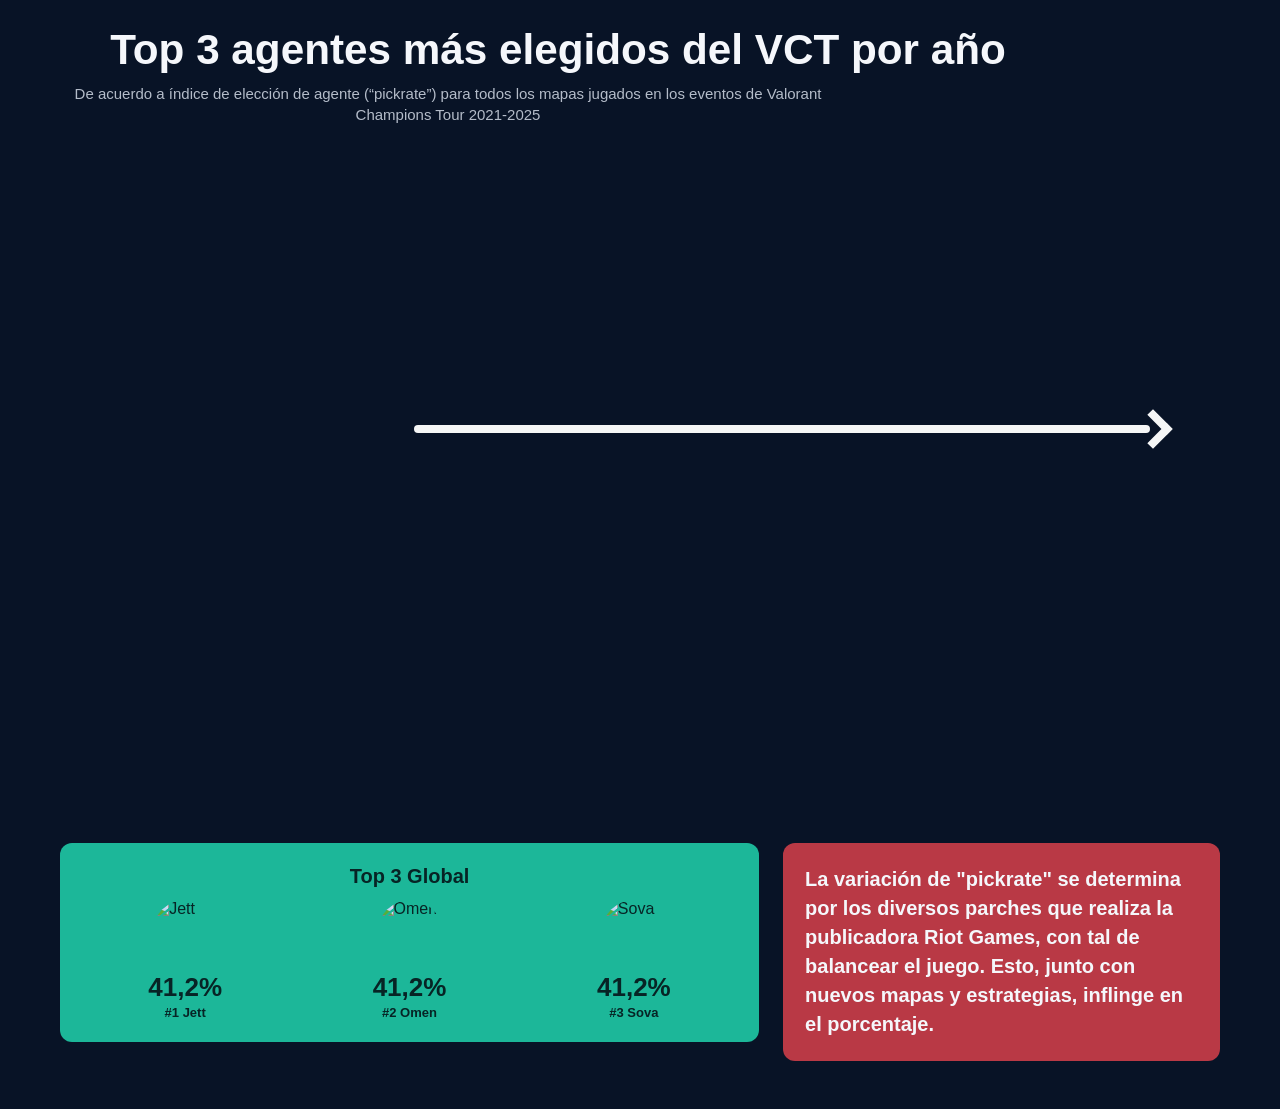
==== index.html @ 7e289a97 "nada sobrelapado vamooo" ====
<!DOCTYPE html>
<html lang="es">
  <head>
    <meta charset="UTF-8" />
    <meta name="viewport" content="width=device-width, initial-scale=1.0" />
    <title>Valorant · Pick rates por año</title>
    <link rel="preconnect" href="https://fonts.gstatic.com" crossorigin>
    <link href="https://fonts.googleapis.com/css2?family=Poppins:wght@400;600;700&display=swap" rel="stylesheet">
    <link rel="stylesheet" href="styles.css" />
  </head>
  <body>
    <main class="app-shell">
      <section class="viz-card">
        <header class="viz-header centered">
          <h1>Top 3 agentes más elegidos del VCT por año</h1>
          <p class="viz-subtitle">
            De acuerdo a índice de elección de agente (“pickrate”) para todos los mapas jugados en los eventos de Valorant Champions Tour 2021-2025
          </p>
        </header>

        <section class="viz-main">
          <section class="overall-panel" aria-labelledby="overall-title">
            <h2 id="overall-title" class="sr-only">Top 3 general</h2>
            <div id="overallBubbles" class="overall-bubbles"></div>
          </section>

          <section class="timeline-panel" aria-labelledby="timeline-title">
            <h2 id="timeline-title" class="sr-only">Línea de tiempo</h2>

            <div id="timelineTopNotes" class="timeline-notes timeline-notes-top" aria-hidden="true"></div>

            <div id="timelineTop" class="timeline-years-top" aria-hidden="true"></div>

            <div id="timelineTopConnectors" class="timeline-connectors timeline-connectors-top" aria-hidden="true"></div>

            <div class="timeline-line" id="timelineLine" aria-hidden="true">
              <span class="line-core"></span>
              <span class="arrow right"></span>
              <div id="yearNodes" class="year-nodes" aria-hidden="true"></div>
            </div>

            <div id="timelineBottomConnectors" class="timeline-connectors timeline-connectors-bottom" aria-hidden="true"></div>

            <div id="timelineBottom" class="timeline-years-bottom" aria-hidden="true"></div>

            <div id="timelineBottomNotes" class="timeline-notes timeline-notes-bottom" aria-hidden="true"></div>
          </section>
        </section>
        <!-- Info row: Top 3 Global + explanatory note -->
        <section class="info-row">
          <div class="top-global">
            <h3>Top 3 Global</h3>
            <div class="top-items">
              <div class="top-item">
                <img src="assets/Jett-icon.png" alt="Jett" />
                <div class="top-meta">
                  <div class="top-percent">41,2%</div>
                  <div class="top-label">#1 Jett</div>
                </div>
              </div>
              <div class="top-item">
                <img src="assets/Omen-icon.png" alt="Omen" />
                <div class="top-meta">
                  <div class="top-percent">41,2%</div>
                  <div class="top-label">#2 Omen</div>
                </div>
              </div>
              <div class="top-item">
                <img src="assets/Sova-icon.png" alt="Sova" />
                <div class="top-meta">
                  <div class="top-percent">41,2%</div>
                  <div class="top-label">#3 Sova</div>
                </div>
              </div>
            </div>
          </div>

          <aside class="explain-note">
            <p>
              La variación de "pickrate" se determina por los diversos parches que realiza la publicadora Riot Games, con tal de balancear el juego. Esto, junto con nuevos mapas y estrategias, inflinge en el porcentaje.
            </p>
          </aside>
        </section>
      </section>
    </main>

    <script src="script.js"></script>
  </body>
</html>
---- styles.css ----
:root {
  --bg: #081326;
  --white: #f5f7fb;
  --muted: #b4bcc9;
  --bubble-gray: #2f3643;
  --bubble-gray-2: #374153;
  --accent-bright: #fe4553;
  --accent-mid: #b93945;
  --accent-dark: #7e232b;
  --accent-teal: #1cb698;
  --shadow-soft: 0 18px 40px rgba(0, 0, 0, 0.28);
  --line-y: 50%;
  --connector-length: 80px;
  --year-gap: 128px;
}

* {
  box-sizing: border-box;
}

html,
body {
  width: 100%;
  min-height: 100%;
  margin: 0;
  overflow-y: auto;
  overflow-x: hidden;
  background: var(--bg);
  font-family: Inter, Roboto, "Open Sans", "Segoe UI", sans-serif;
}

body {
  color: var(--white);
}

.app-shell,
.viz-card {
  width: 100vw;
  min-height: 100vh;
  background: var(--bg);
}

.viz-card {
  display: flex;
  flex-direction: column;
  overflow: visible;
}

.viz-header {
  padding: 28px 68px 0;
  flex: 0 0 auto;
}

.viz-header.centered {
  text-align: center;
}

.viz-header h1 {
  margin: 0;
  max-width: 980px;
  font-size: clamp(30px, 3.3vw, 46px);
  line-height: 1.05;
}

.viz-subtitle {
  margin: 12px 0 0;
  max-width: 760px;
  color: var(--muted);
  font-size: 15px;
  line-height: 1.35;
}

.viz-main {
  flex: 1;
  min-height: 0;
  display: grid;
  grid-template-columns: 250px minmax(760px, 1fr);
  gap: 34px;
  align-items: center;
  justify-content: center;
  padding: 16px 60px 42px;
}

.timeline-panel {
  position: relative;
  width: min(980px, 100%);
  display: grid;
  /* rows: top notes, top groups, top connectors, center line, bottom connectors, bottom groups, bottom notes */
  /* rows: top notes, top groups, top connectors, center line, bottom connectors, bottom groups, bottom notes (fixed) */
  grid-template-rows: auto minmax(160px, 1fr) var(--connector-length) 96px var(--connector-length) minmax(160px, 1fr) 56px;
  gap: 0;
}

.timeline-years-top,
.timeline-years-bottom {
  position: relative;
  min-height: 160px;
}

.timeline-notes {
  position: relative;
  height: auto;
}

.timeline-notes {
  position: relative;
  height: auto;
}

.timeline-notes .year-meta-note {
  position: absolute;
  left: 50%;
  transform: translate(-50%, -50%);
  color: var(--muted);
  font-size: 13px;
  white-space: nowrap;
}

/* Ensure bottom notes sit clearly below the bottom bars and don't overlap */
.timeline-notes-bottom {
  /* fixed-height bottom notes row; center notes vertically to avoid overlap */
  padding: 0;
  z-index: 6;
}

.timeline-notes-bottom .year-meta-note {
  top: 50%;
}

/* Reserve space below bottom groups so notes never overlap bars */
.timeline-years-bottom {
  padding-bottom: 0;
}

/* Slightly reduce size on small screens to avoid overlap */
@media (max-width: 920px) {
  .timeline-notes-bottom {
    padding-top: 8px;
  }
  .timeline-notes .year-meta-note {
    font-size: 12px;
  }
}

.timeline-connectors {
  position: relative;
}

.timeline-connectors .year-connector-vertical {
  position: absolute;
  top: 0;
  width: 2px;
  height: 100%;
  background: rgba(255,255,255,0.12);
  transform: translateX(-50%);
}

.timeline-years-top .year-group {
  position: absolute;
  bottom: 0; /* anchored to the bottom of the top-groups row */
}

.timeline-years-bottom .year-group {
  position: absolute;
  top: 0; /* anchored to the top of the bottom-groups row */
}

.timeline-line {
  position: relative;
  width: 100%;
  height: 100%;
  pointer-events: none; /* no bloquear interacción */
  z-index: 1;
}

.line-core {
  position: absolute;
  /* use percentages so the core scales with viewport and zoom */
  left: 8%;
  right: 8%;
  height: 8px;
  border-radius: 10px;
  background: rgba(255, 255, 255, 0.96);
  top: var(--line-y);
  transform: translateY(-50%);
  z-index: 1;
}

.arrow {
  width: 28px;
  height: 28px;
  border-top: 8px solid rgba(255, 255, 255, 0.96);
  border-right: 8px solid rgba(255, 255, 255, 0.96);
  position: absolute;
  /* position with percentage so arrow follows responsive core */
  right: 6%;
  top: var(--line-y);
  transform: translateY(-50%);
}

.arrow.right {
  transform: translateY(-50%) rotate(45deg);
}

.year-nodes,
.timeline-years {
  position: absolute;
  inset: 0;
  z-index: 2; /* mantener sobre la línea */
}

.year-node {
  position: absolute;
  top: var(--line-y);
  transform: translate(-50%, -50%);
  z-index: 3;
}

.year-label {
  position: absolute;
  left: 50%;
  bottom: 34px;
  transform: translateX(-50%);
  color: var(--white);
  font-size: 20px;
  font-weight: 700;
  letter-spacing: 0.05em;
}

.year-dot {
  display: block;
  width: 18px;
  height: 18px;
  border-radius: 50%;
  background: var(--white);
  box-shadow: 0 0 0 7px rgba(255, 255, 255, 0.06);
}

.year-dot {
  z-index: 4;
}

.year-group {
  position: absolute;
  width: 340px;
  transform: translateX(-50%);
}

.year-connector {
  position: absolute;
  left: 50%;
  width: 2px;
  background: rgba(255, 255, 255, 0.18);
  border-radius: 999px;
  transform: translateX(-50%);
  z-index: 3;
}

.year-connector.above {
  left: 50%;
  /* use the connector-length variable so connectors scale with layout */
  bottom: calc(-1 * var(--connector-length));
  height: var(--connector-length);
  transform: translateX(-50%);
}

.year-connector.below {
  left: 50%;
  top: calc(-1 * var(--connector-length));
  height: var(--connector-length);
  transform: translateX(-50%);
}

.bar-stack {
  position: relative;
  width: 100%;
  display: flex;
  flex-direction: column;
  gap: 12px;
}

.rank-row {
  display: grid;
  grid-template-columns: 38px 1fr;
  gap: 12px;
  align-items: center;
}

.rank-media {
  width: 38px;
  height: 38px;
  position: relative;
  flex: 0 0 38px;
}

.rank-avatar,
.rank-avatar-fallback {
  width: 38px;
  height: 38px;
  border-radius: 50%;
  display: block;
  object-fit: cover;
  border: 2px solid rgba(255, 255, 255, 0.72);
  box-shadow: 0 8px 20px rgba(0, 0, 0, 0.28);
  background: rgba(255, 255, 255, 0.08);
}

.rank-avatar-fallback {
  display: grid;
  place-items: center;
  color: var(--white);
  font-size: 11px;
  font-weight: 800;
}

.rank-bar-wrap {
  display: flex;
  flex-direction: column;
  gap: 5px;
  min-width: 0;
}

.rank-label-row {
  display: flex;
  align-items: center;
  gap: 8px;
  min-width: 0;
}

.rank-order {
  color: rgba(255, 255, 255, 0.6);
  font-size: 11px;
  font-weight: 800;
  letter-spacing: 0.04em;
  min-width: 22px;
}

.rank-agent {
  font-size: 13px;
  font-weight: 700;
  color: rgba(245, 247, 251, 0.95);
  line-height: 1;
  white-space: nowrap;
  overflow: hidden;
  text-overflow: ellipsis;
}

.rank-bar {
  position: relative;
  width: 100%;
  height: 22px;
  border-radius: 10px;
  background: rgba(255, 255, 255, 0.09);
  overflow: hidden;
  box-shadow: inset 0 1px 0 rgba(255, 255, 255, 0.04);
}

.rank-bar-fill {
  height: 100%;
  border-radius: inherit;
  background: var(--bar-color);
  box-shadow: inset 0 1px 0 rgba(255, 255, 255, 0.06);
}

.rank-value {
  position: absolute;
  right: 8px;
  top: 50%;
  transform: translateY(-50%);
  font-size: 13px;
  font-weight: 800;
  color: var(--white);
  letter-spacing: 0.01em;
  text-shadow: 0 1px 2px rgba(0, 0, 0, 0.45);
}

.year-meta {
  position: absolute;
  left: 50%;
  width: 100%;
  text-align: center;
  color: var(--muted);
  font-size: 12px;
  line-height: 1.2;
  transform: translateX(-50%);
}

.year-group.above .year-meta {
  top: calc(50% - 36px);
}

.year-group.below .year-meta {
  top: calc(50% + 206px);
}

/* Se mantienen las burbujas del panel izquierdo */
.bubble {
  --size: 90px;
  --left: 0px;
  --top: 0px;
  --bubble-color: var(--bubble-gray);
  appearance: none;
  border: 0;
  padding: 0;
  position: absolute;
  left: var(--left);
  top: var(--top);
  width: var(--size);
  height: var(--size);
  border-radius: 50%;
  overflow: hidden;
  background:
    radial-gradient(circle at 35% 35%, rgba(255, 255, 255, 0.16), transparent 34%),
    linear-gradient(180deg, color-mix(in srgb, var(--bubble-color) 90%, white 10%), var(--bubble-color));
  box-shadow: inset 0 1px 0 rgba(255, 255, 255, 0.08), var(--shadow-soft);
  cursor: pointer;
  transition:
    transform 160ms ease,
    box-shadow 160ms ease,
    background 160ms ease,
    filter 160ms ease;
}

.bubble::after {
  content: "";
  position: absolute;
  inset: 0;
  border-radius: inherit;
  background: linear-gradient(180deg, rgba(0, 0, 0, 0.04), rgba(0, 0, 0, 0.18));
}

.bubble img,
.bubble-fallback,
.bubble-rate {
  position: absolute;
  inset: 0;
}

.bubble img {
  width: 100%;
  height: 100%;
  object-fit: cover;
  transition: opacity 160ms ease, filter 160ms ease;
}

.bubble.overall img {
  filter: saturate(0.85) contrast(1.05) brightness(0.9);
  opacity: 0.78;
}

.bubble-fallback,
.bubble-rate {
  display: grid;
  place-items: center;
  font-weight: 800;
  color: rgba(255, 255, 255, 0.95);
  z-index: 1;
}

.bubble-rate {
  z-index: 3;
  opacity: 0;
  font-size: clamp(13px, calc(var(--size) / 4.2), 30px);
  letter-spacing: 0.01em;
  transition: opacity 120ms ease;
}

.bubble img + .bubble-fallback {
  display: none;
}

.bubble img.is-missing + .bubble-fallback {
  display: grid;
}

.bubble.is-hovered,
.bubble:focus-visible {
  transform: scale(1.02);
  box-shadow: inset 0 1px 0 rgba(255, 255, 255, 0.08), 0 22px 48px rgba(0, 0, 0, 0.34);
  outline: none;
}

.bubble.overall.is-hovered,
.bubble.overall:focus-visible {
  --bubble-color: var(--accent-mid);
}

.bubble.is-hovered img,
.bubble:focus-visible img {
  opacity: 0.18;
  filter: grayscale(100%) brightness(0.38);
  mix-blend-mode: normal;
}

.bubble.overall.is-hovered img,
.bubble.overall:focus-visible img {
  opacity: 0.16;
  filter: saturate(0.35) brightness(0.34);
}

.bubble.is-hovered .bubble-rate,
.bubble:focus-visible .bubble-rate {
  opacity: 1;
}

.sr-only {
  position: absolute;
  width: 1px;
  height: 1px;
  padding: 0;
  margin: -1px;
  overflow: hidden;
  clip: rect(0, 0, 0, 0);
  border: 0;
}

.empty-state {
  padding: 22px;
  border: 1px dashed rgba(255, 255, 255, 0.15);
  border-radius: 18px;
  color: var(--muted);
}

/* Info row: Bottom section with Top 3 Global and explanatory note */
.info-row {
  display: grid;
  grid-template-columns: 1.6fr 1fr; /* make top-global narrower */
  gap: 24px;
  margin: 28px 60px 48px;
  align-items: start;
}

.top-global {
  background: #1cb799;
  color: #072425;
  padding: 22px;
  border-radius: 12px;
}

.top-global h3 {
  margin: 0 0 12px 0;
  text-align: center;
  font-size: 20px;
}

.top-items {
  display: flex;
  gap: 18px;
  justify-content: space-around;
  align-items: center;
}

.top-item {
  display: flex;
  flex-direction: column;
  align-items: center;
  gap: 8px;
}

.top-item img {
  width: 64px;
  height: 64px;
  border-radius: 50%;
  object-fit: cover;
  border: 0; /* remove the small circular border */
  box-shadow: none;
}

.top-meta {
  text-align: center;
}

.top-percent {
  font-size: 26px;
  font-weight: 800;
}

.top-label {
  font-size: 13px;
  margin-top: 2px;
  font-family: Inter, Roboto, "Open Sans", "Segoe UI", sans-serif;
  font-weight: 700;
}

.explain-note {
  background: #b93945; /* force red */
  color: var(--white);
  padding: 22px;
  border-radius: 12px;
  display: flex;
  align-items: center;
  justify-content: center;
  font-family: Inter, Roboto, "Open Sans", "Segoe UI", sans-serif;
  font-weight: 800;
  font-size: 20px; /* slightly larger for emphasis */
}

.explain-note p {
  margin: 0;
  line-height: 1.45;
}

/* hide decorative left bubbles next to timeline */
.overall-bubbles {
  display: none;
}


@media (max-width: 920px) {
  .info-row {
    grid-template-columns: 1fr;
    margin: 16px;
  }

  .top-items {
    gap: 12px;
  }

  .top-item img {
    width: 56px;
    height: 56px;
  }

  .top-percent {
    font-size: 20px;
  }
}

@media (max-width: 1220px) {
  .viz-main {
    grid-template-columns: 220px minmax(620px, 1fr);
    gap: 24px;
    padding-left: 28px;
    padding-right: 28px;
  }

  .viz-header {
    padding-left: 32px;
    padding-right: 32px;
  }

  .timeline-panel {
    width: 100%;
  }

  .year-group {
    width: 300px;
  }
}

@media (max-width: 920px) {
  /* general page adjustments */
  html,
  body {
    overflow: auto;
  }

  .viz-card {
    min-height: 100vh;
    height: auto;
  }

  .viz-main {
    grid-template-columns: 1fr;
    justify-items: center;
    align-items: start;
    gap: 24px;
    padding-top: 8px;
    padding-bottom: 32px;
    padding-left: 16px;
    padding-right: 16px;
  }


  /* make timeline flow vertically and remove absolute layout elements */
  .timeline-panel {
    width: 100%;
    display: block;
    grid-template-rows: none;
    height: auto;
  }

  /* top/bottom groups become normal flow elements */
  .timeline-years-top,
  .timeline-years-bottom,
  .timeline-notes-top,
  .timeline-notes-bottom,
  .timeline-connectors {
    position: static;
    min-height: 0;
    padding: 8px 0;
  }

  /* hide connectors and central timeline visuals that rely on absolute positioning */
  .timeline-connectors,
  .timeline-line .line-core,
  .timeline-line .arrow,
  .year-nodes,
  .year-node {
    display: none;
  }

  /* make year groups stack vertically */
  .year-group {
    position: static;
    width: 100%;
    transform: none;
    left: auto !important;
    margin: 10px 0 18px 0;
    padding: 0 8px;
  }

  .year-group .bar-stack {
    transform: none;
  }

  /* notes become inline and centered */
  .timeline-notes .year-meta-note {
    position: static;
    transform: none;
    display: inline-block;
    margin: 6px 0;
    color: var(--muted);
    font-size: 13px;
  }

  .timeline-notes-top,
  .timeline-notes-bottom {
    text-align: center;
  }

  /* reduce sizes for mobile */
  .rank-row {
    grid-template-columns: 32px 1fr;
    gap: 8px;
  }

  .rank-media,
  .rank-avatar,
  .rank-avatar-fallback {
    width: 28px;
    height: 28px;
  }

  .rank-bar {
    height: 18px;
  }

  .rank-value {
    font-size: 11px;
    right: 6px;
  }
}
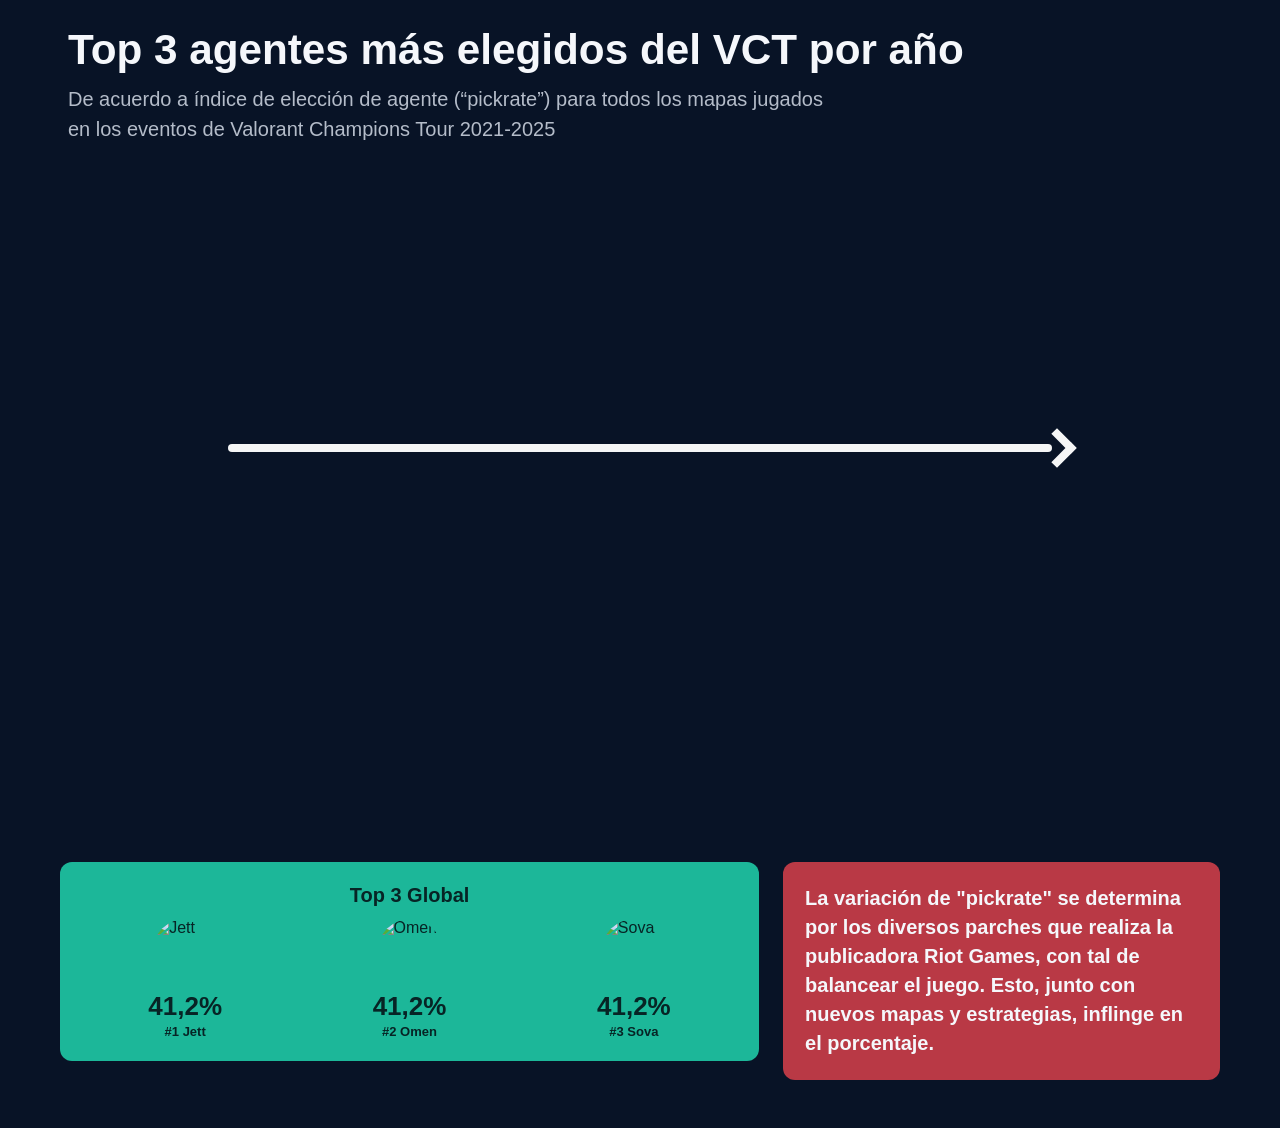
==== commit 18df8972: "epic" ====
--- a/index.html
+++ b/index.html
@@ -11,7 +11,7 @@
   <body>
     <main class="app-shell">
       <section class="viz-card">
-        <header class="viz-header centered">
+        <header class="viz-header">
           <h1>Top 3 agentes más elegidos del VCT por año</h1>
           <p class="viz-subtitle">
             De acuerdo a índice de elección de agente (“pickrate”) para todos los mapas jugados en los eventos de Valorant Champions Tour 2021-2025
--- a/styles.css
+++ b/styles.css
@@ -49,10 +49,7 @@
 .viz-header {
   padding: 28px 68px 0;
   flex: 0 0 auto;
-}
-
-.viz-header.centered {
-  text-align: center;
+  text-align: left;
 }
 
 .viz-header h1 {
@@ -66,24 +63,27 @@
   margin: 12px 0 0;
   max-width: 760px;
   color: var(--muted);
-  font-size: 15px;
-  line-height: 1.35;
+  font-size: 20px;
+  line-height: 1.5;
 }
 
 .viz-main {
   flex: 1;
   min-height: 0;
   display: grid;
-  grid-template-columns: 250px minmax(760px, 1fr);
-  gap: 34px;
+  grid-template-columns: minmax(0, 1fr);
+  gap: 0;
   align-items: center;
-  justify-content: center;
+  justify-items: center;
   padding: 16px 60px 42px;
 }
 
+
+
 .timeline-panel {
   position: relative;
   width: min(980px, 100%);
+  margin-inline: auto;
   display: grid;
   /* rows: top notes, top groups, top connectors, center line, bottom connectors, bottom groups, bottom notes */
   /* rows: top notes, top groups, top connectors, center line, bottom connectors, bottom groups, bottom notes (fixed) */
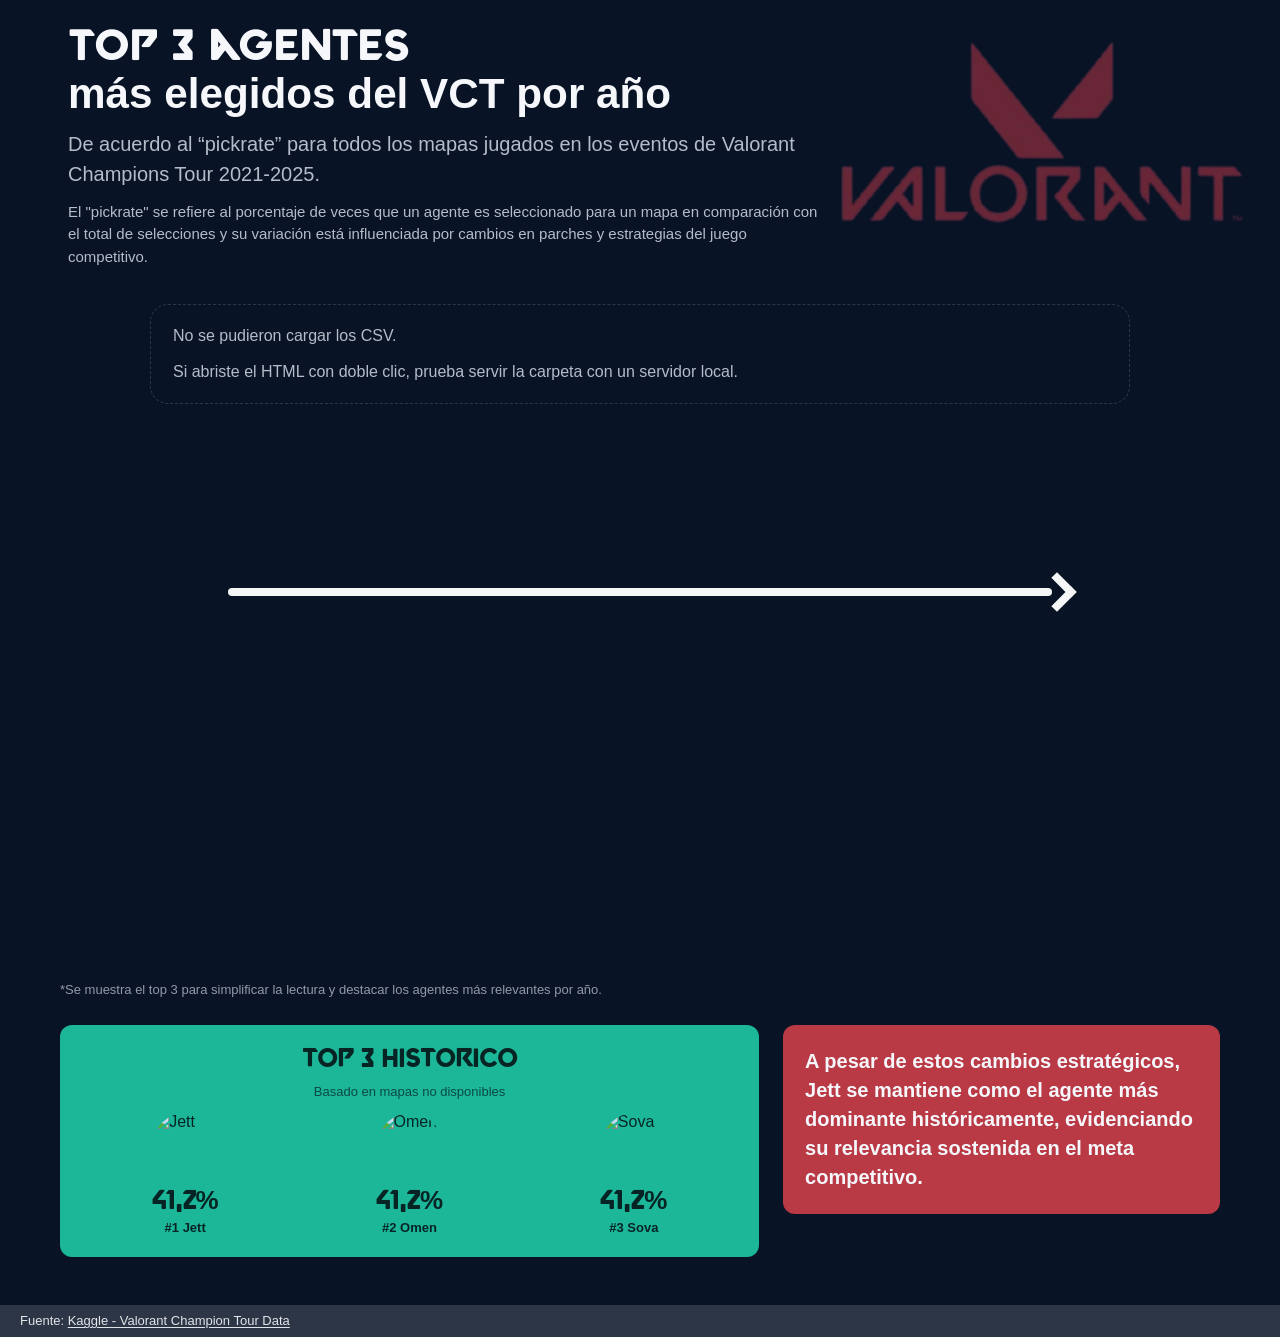
==== commit 24fb15a6: "listo" ====
--- a/index.html
+++ b/index.html
@@ -12,9 +12,15 @@
     <main class="app-shell">
       <section class="viz-card">
         <header class="viz-header">
-          <h1>Top 3 agentes más elegidos del VCT por año</h1>
+          <h1>
+            <span class="title-valorant">Top 3 agentes</span>
+            <span class="title-rest">más elegidos del VCT por año</span>
+          </h1>
           <p class="viz-subtitle">
-            De acuerdo a índice de elección de agente (“pickrate”) para todos los mapas jugados en los eventos de Valorant Champions Tour 2021-2025
+            De acuerdo al “pickrate” para todos los mapas jugados en los eventos de Valorant Champions Tour 2021-2025.
+          </p>
+          <p class="viz-text">
+            El "pickrate" se refiere al porcentaje de veces que un agente es seleccionado para un mapa en comparación con el total de selecciones y su variación está influenciada por cambios en parches y estrategias del juego competitivo.
           </p>
         </header>
 
@@ -46,10 +52,16 @@
             <div id="timelineBottomNotes" class="timeline-notes timeline-notes-bottom" aria-hidden="true"></div>
           </section>
         </section>
+
+        <p class="timeline-disclaimer">
+          *Se muestra el top 3 para simplificar la lectura y destacar los agentes más relevantes por año.
+        </p>
+
         <!-- Info row: Top 3 Global + explanatory note -->
         <section class="info-row">
           <div class="top-global">
-            <h3>Top 3 Global</h3>
+            <h3>Top 3 Historico</h3>
+            <p id="overallMapsNote" class="top-global-note">Basado en mapas no disponibles</p>
             <div class="top-items">
               <div class="top-item">
                 <img src="assets/Jett-icon.png" alt="Jett" />
@@ -77,10 +89,14 @@
 
           <aside class="explain-note">
             <p>
-              La variación de "pickrate" se determina por los diversos parches que realiza la publicadora Riot Games, con tal de balancear el juego. Esto, junto con nuevos mapas y estrategias, inflinge en el porcentaje.
+              A pesar de estos cambios estratégicos, Jett se mantiene como el agente más dominante históricamente, evidenciando su relevancia sostenida en el meta competitivo.
             </p>
           </aside>
         </section>
+
+        <div class="source-strip"> Fuente:
+          <a href="https://www.kaggle.com/datasets/ryanluong1/valorant-champion-tour-2021-2023-data" target="_blank" rel="noopener noreferrer">Kaggle - Valorant Champion Tour Data </a>
+          </div>
       </section>
     </main>
 
--- a/styles.css
+++ b/styles.css
@@ -33,6 +33,13 @@
   color: var(--white);
 }
 
+@font-face {
+  font-family: 'Valorant';
+  src: url('./fonts/valorant.ttf') format('truetype');
+  font-weight: normal;
+  font-style: normal;
+}
+
 .app-shell,
 .viz-card {
   width: 100vw;
@@ -41,9 +48,33 @@
 }
 
 .viz-card {
+  position: relative;
+  isolation: isolate;
   display: flex;
   flex-direction: column;
   overflow: visible;
+}
+
+.viz-card::before {
+  content: "";
+  position: absolute;
+  top: 0;
+  right: 0;
+  width: min(30vw, 400px);
+  height: min(40vh, 300px);
+  background-image: url("assets/valorant-background.png");
+  background-repeat: no-repeat;
+  background-position: top right;
+  background-size: contain;
+  opacity: 0.4;
+  pointer-events: none;
+  z-index: 0;
+  padding: 50px;
+}
+
+.viz-card > * {
+  position: relative;
+  z-index: 1;
 }
 
 .viz-header {
@@ -57,6 +88,21 @@
   max-width: 980px;
   font-size: clamp(30px, 3.3vw, 46px);
   line-height: 1.05;
+}
+
+.viz-header h1 .title-valorant,
+.viz-header h1 .title-rest {
+  display: block;
+}
+
+.viz-header h1 .title-valorant {
+  font-family: 'Valorant', Inter, Roboto, 'Open Sans', 'Segoe UI', sans-serif;
+  letter-spacing: 0.02em;
+  margin-right: 0.3em;
+}
+
+.viz-header h1 .title-rest {
+  margin-top: 0;
 }
 
 .viz-subtitle {
@@ -65,6 +111,15 @@
   color: var(--muted);
   font-size: 20px;
   line-height: 1.5;
+}
+
+.viz-text {
+  margin: 12px 0 0;
+  max-width: 760px;
+  color: var(--muted);
+  font-size: 15px;
+  line-height: 1.5;
+  margin-bottom: 20px;
 }
 
 .viz-main {
@@ -111,7 +166,7 @@
   position: absolute;
   left: 50%;
   transform: translate(-50%, -50%);
-  color: var(--muted);
+  color: var(--white);
   font-size: 13px;
   white-space: nowrap;
 }
@@ -222,6 +277,7 @@
   bottom: 34px;
   transform: translateX(-50%);
   color: var(--white);
+  font-family: 'Valorant', Inter, Roboto, 'Open Sans', 'Segoe UI', sans-serif;
   font-size: 20px;
   font-weight: 700;
   letter-spacing: 0.05em;
@@ -521,6 +577,13 @@
   color: var(--muted);
 }
 
+.timeline-disclaimer {
+  margin: 4px 60px 0;
+  text-align: left;
+  color: rgba(180, 188, 201, 0.8);
+  font-size: 13px;
+}
+
 /* Info row: Bottom section with Top 3 Global and explanatory note */
 .info-row {
   display: grid;
@@ -540,7 +603,15 @@
 .top-global h3 {
   margin: 0 0 12px 0;
   text-align: center;
-  font-size: 20px;
+  font-family: 'Valorant', Inter, Roboto, 'Open Sans', 'Segoe UI', sans-serif;
+  font-size: 25px;
+}
+
+.top-global-note {
+  margin: -4px 0 14px;
+  text-align: center;
+  font-size: 13px;
+  color: rgba(7, 36, 37, 0.75);
 }
 
 .top-items {
@@ -573,6 +644,7 @@
 .top-percent {
   font-size: 26px;
   font-weight: 800;
+  font-family: 'Valorant', Inter, Roboto, 'Open Sans', 'Segoe UI', sans-serif;
 }
 
 .top-label {
@@ -600,6 +672,15 @@
   line-height: 1.45;
 }
 
+.source-strip {
+  width: 100%;
+  background: rgba(255, 255, 255, 0.15);
+  color: rgba(245, 247, 251, 0.9);
+  font-size: 13px;
+  line-height: 1.2;
+  padding: 8px 20px;
+}
+
 /* hide decorative left bubbles next to timeline */
 .overall-bubbles {
   display: none;
@@ -607,6 +688,16 @@
 
 
 @media (max-width: 920px) {
+  .timeline-disclaimer {
+    margin: 0 16px 8px;
+    font-size: 11px;
+  }
+
+  .source-strip {
+    font-size: 12px;
+    padding: 7px 14px;
+  }
+
   .info-row {
     grid-template-columns: 1fr;
     margin: 16px;
@@ -720,8 +811,8 @@
     transform: none;
     display: inline-block;
     margin: 6px 0;
-    color: var(--muted);
-    font-size: 13px;
+    color: var(--white);
+    font-size: 20px;
   }
 
   .timeline-notes-top,
@@ -750,4 +841,14 @@
     font-size: 11px;
     right: 6px;
   }
+}
+
+.source-strip a {
+color: inherit;
+text-decoration: underline;
+text-underline-offset: 2px;
+}
+
+.source-strip a:hover {
+opacity: 0.85;
 }
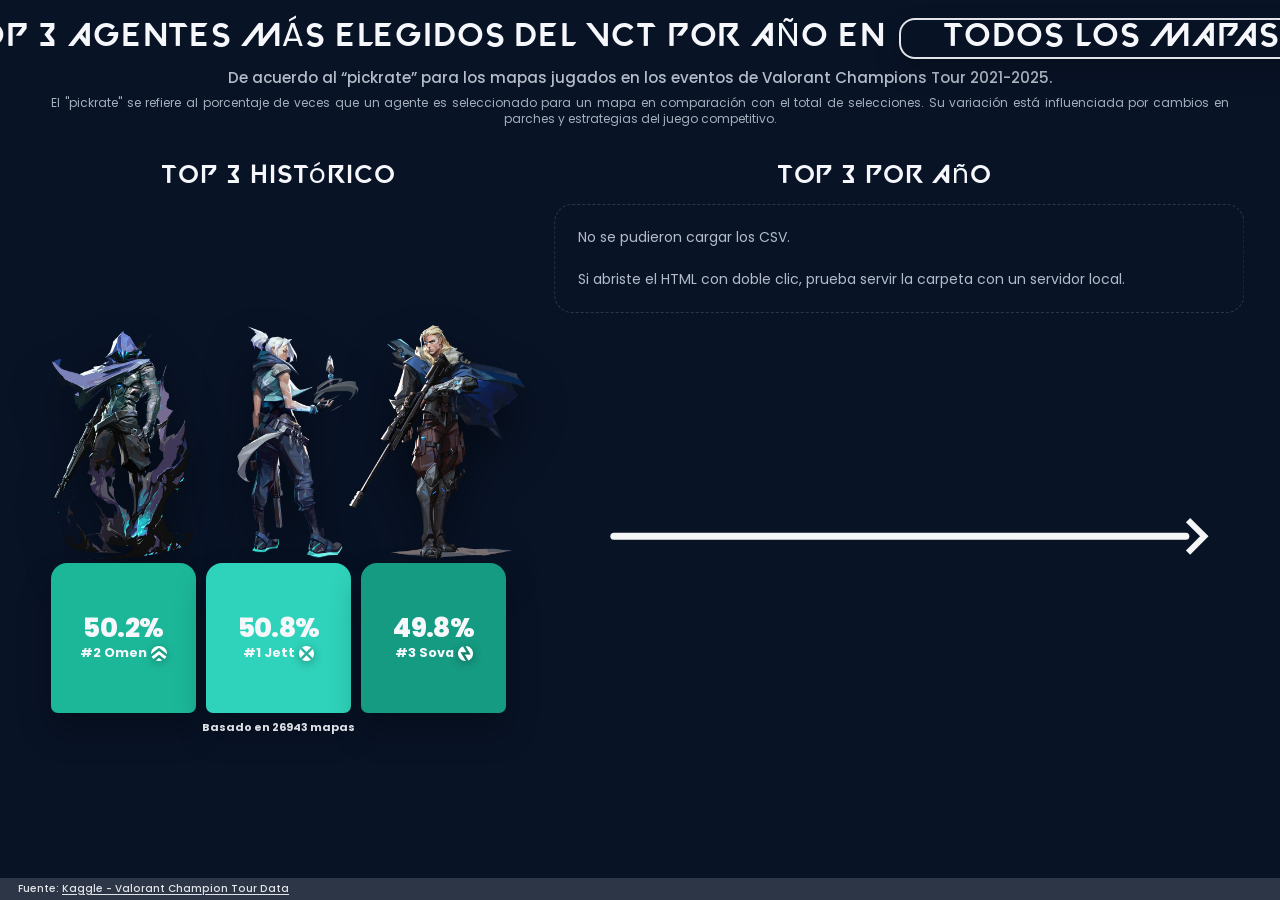
==== commit 9cfa706c: "Casi listo" ====
--- a/index.html
+++ b/index.html
@@ -1,43 +1,103 @@
 <!DOCTYPE html>
 <html lang="es">
-  <head>
-    <meta charset="UTF-8" />
-    <meta name="viewport" content="width=device-width, initial-scale=1.0" />
-    <title>Valorant · Pick rates por año</title>
-    <link rel="preconnect" href="https://fonts.gstatic.com" crossorigin>
-    <link href="https://fonts.googleapis.com/css2?family=Poppins:wght@400;600;700&display=swap" rel="stylesheet">
-    <link rel="stylesheet" href="styles.css" />
-  </head>
-  <body>
-    <main class="app-shell">
-      <section class="viz-card">
-        <header class="viz-header">
-          <h1>
-            <span class="title-valorant">Top 3 agentes</span>
-            <span class="title-rest">más elegidos del VCT por año</span>
-          </h1>
-          <p class="viz-subtitle">
-            De acuerdo al “pickrate” para todos los mapas jugados en los eventos de Valorant Champions Tour 2021-2025.
-          </p>
-          <p class="viz-text">
-            El "pickrate" se refiere al porcentaje de veces que un agente es seleccionado para un mapa en comparación con el total de selecciones y su variación está influenciada por cambios en parches y estrategias del juego competitivo.
-          </p>
-        </header>
 
-        <section class="viz-main">
-          <section class="overall-panel" aria-labelledby="overall-title">
-            <h2 id="overall-title" class="sr-only">Top 3 general</h2>
-            <div id="overallBubbles" class="overall-bubbles"></div>
+<head>
+  <meta charset="UTF-8" />
+  <meta name="viewport" content="width=device-width, initial-scale=1.0" />
+  <title>Valorant · Pick rates por año</title>
+
+  <link rel="preconnect" href="https://fonts.gstatic.com" crossorigin />
+  <link href="https://fonts.googleapis.com/css2?family=Poppins:wght@400;500;600;700;800&display=swap"
+    rel="stylesheet" />
+
+  <link rel="stylesheet" href="styles.css" />
+</head>
+
+<body>
+  <main class="app-shell">
+    <section class="viz-card">
+      <header class="viz-header">
+        <div class="header-copy">
+          <div class="title-row">
+            <h1 class="main-title">TOP 3 AGENTES MÁS ELEGIDOS DEL VCT POR AÑO EN</h1>
+
+            <div class="map-dropdown" id="mapDropdown">
+              <button id="mapSelectButton" class="map-select-trigger" type="button" aria-haspopup="listbox"
+                aria-expanded="false">
+                <span id="mapSelectLabel">TODOS LOS MAPAS</span>
+                <span class="map-select-arrow" aria-hidden="true"></span>
+              </button>
+
+              <div id="mapSelectMenu" class="map-select-menu" role="listbox" aria-label="Seleccionar mapa"></div>
+            </div>
+          </div>
+
+          <div class="subtitle-group">
+            <p class="viz-subtitle">
+              De acuerdo al “pickrate” para los mapas jugados en los eventos de Valorant Champions Tour 2021-2025.
+            </p>
+
+            <p class="viz-text">
+              El "pickrate" se refiere al porcentaje de veces que un agente es seleccionado para un mapa en comparación
+              con el total de selecciones. Su variación está influenciada por cambios en parches y estrategias del juego
+              competitivo.
+            </p>
+          </div>
+        </div>
+      </header>
+
+      <section class="viz-main">
+        <aside class="summary-panel" aria-label="Top 3 histórico">
+          <div class="podium-heading">
+            <h2>Top 3 Histórico</h2>
+          </div>
+
+          <section class="top-global podium-card">
+            <div class="top-items podium-items">
+              <div class="top-item">
+                <img src="assets/full/Jett_Artwork_Full.webp" alt="Jett" />
+                <div class="top-meta">
+                  <div class="top-percent">50.8%</div>
+                  <div class="top-label">#1 Jett <img src="assets/DuelistClassSymbol.webp" alt="Role" class="role-icon"></div>
+                </div>
+              </div>
+
+              <div class="top-item">
+                <img src="assets/full/Omen_Artwork_Full.webp" alt="Omen" />
+                <div class="top-meta">
+                  <div class="top-percent">50.2%</div>
+                  <div class="top-label">#2 Omen <img src="assets/ControllerClassSymbol.webp" alt="Role" class="role-icon"></div>
+                </div>
+              </div>
+
+              <div class="top-item">
+                <img src="assets/full/Sova_Artwork_Full.webp" alt="Sova" />
+                <div class="top-meta">
+                  <div class="top-percent">49.8%</div>
+                  <div class="top-label">#3 Sova <img src="assets/InitiatorClassSymbol.webp" alt="Role" class="role-icon"></div>
+                </div>
+              </div>
+            </div>
+
+            <p id="overallMapsNote" class="maps-note podium-maps-note">
+              Basado en 26943 mapas
+            </p>
           </section>
+
+        </aside>
+
+        <section class="timeline-wrapper" aria-label="Top 3 por año">
+          <div class="timeline-heading">
+            <h2>Top 3 Por Año</h2>
+          </div>
 
           <section class="timeline-panel" aria-labelledby="timeline-title">
             <h2 id="timeline-title" class="sr-only">Línea de tiempo</h2>
 
-            <div id="timelineTopNotes" class="timeline-notes timeline-notes-top" aria-hidden="true"></div>
-
             <div id="timelineTop" class="timeline-years-top" aria-hidden="true"></div>
 
-            <div id="timelineTopConnectors" class="timeline-connectors timeline-connectors-top" aria-hidden="true"></div>
+            <div id="timelineTopConnectors" class="timeline-connectors timeline-connectors-top" aria-hidden="true">
+            </div>
 
             <div class="timeline-line" id="timelineLine" aria-hidden="true">
               <span class="line-core"></span>
@@ -45,61 +105,25 @@
               <div id="yearNodes" class="year-nodes" aria-hidden="true"></div>
             </div>
 
-            <div id="timelineBottomConnectors" class="timeline-connectors timeline-connectors-bottom" aria-hidden="true"></div>
+            <div id="timelineBottomConnectors" class="timeline-connectors timeline-connectors-bottom"
+              aria-hidden="true"></div>
 
             <div id="timelineBottom" class="timeline-years-bottom" aria-hidden="true"></div>
-
-            <div id="timelineBottomNotes" class="timeline-notes timeline-notes-bottom" aria-hidden="true"></div>
           </section>
         </section>
+      </section>
 
-        <p class="timeline-disclaimer">
-          *Se muestra el top 3 para simplificar la lectura y destacar los agentes más relevantes por año.
-        </p>
+      <footer class="source-strip">
+        Fuente:
+        <a href="https://www.kaggle.com/datasets/ryanluong1/valorant-champion-tour-2021-2023-data" target="_blank"
+          rel="noopener noreferrer">
+          Kaggle - Valorant Champion Tour Data
+        </a>
+      </footer>
+    </section>
+  </main>
 
-        <!-- Info row: Top 3 Global + explanatory note -->
-        <section class="info-row">
-          <div class="top-global">
-            <h3>Top 3 Historico</h3>
-            <p id="overallMapsNote" class="top-global-note">Basado en mapas no disponibles</p>
-            <div class="top-items">
-              <div class="top-item">
-                <img src="assets/Jett-icon.png" alt="Jett" />
-                <div class="top-meta">
-                  <div class="top-percent">41,2%</div>
-                  <div class="top-label">#1 Jett</div>
-                </div>
-              </div>
-              <div class="top-item">
-                <img src="assets/Omen-icon.png" alt="Omen" />
-                <div class="top-meta">
-                  <div class="top-percent">41,2%</div>
-                  <div class="top-label">#2 Omen</div>
-                </div>
-              </div>
-              <div class="top-item">
-                <img src="assets/Sova-icon.png" alt="Sova" />
-                <div class="top-meta">
-                  <div class="top-percent">41,2%</div>
-                  <div class="top-label">#3 Sova</div>
-                </div>
-              </div>
-            </div>
-          </div>
+  <script src="script.js"></script>
+</body>
 
-          <aside class="explain-note">
-            <p>
-              A pesar de estos cambios estratégicos, Jett se mantiene como el agente más dominante históricamente, evidenciando su relevancia sostenida en el meta competitivo.
-            </p>
-          </aside>
-        </section>
-
-        <div class="source-strip"> Fuente:
-          <a href="https://www.kaggle.com/datasets/ryanluong1/valorant-champion-tour-2021-2023-data" target="_blank" rel="noopener noreferrer">Kaggle - Valorant Champion Tour Data </a>
-          </div>
-      </section>
-    </main>
-
-    <script src="script.js"></script>
-  </body>
 </html>
--- a/styles.css
+++ b/styles.css
@@ -2,16 +2,19 @@
   --bg: #081326;
   --white: #f5f7fb;
   --muted: #b4bcc9;
-  --bubble-gray: #2f3643;
-  --bubble-gray-2: #374153;
-  --accent-bright: #fe4553;
-  --accent-mid: #b93945;
-  --accent-dark: #7e232b;
-  --accent-teal: #1cb698;
-  --shadow-soft: 0 18px 40px rgba(0, 0, 0, 0.28);
+  --accent: #1cb799;
+  --accent-light: #2fd2ba;
+  --accent-dark: #159b82;
   --line-y: 50%;
-  --connector-length: 80px;
-  --year-gap: 128px;
+  --connector-length: clamp(54px, 6.8vh, 74px);
+  --timeline-gap-from-line: clamp(9px, 1vh, 13px);
+  --timeline-note-gap: clamp(9px, 1vh, 13px);
+  --maps-note-size: clamp(11px, 0.82vw, 13px);
+  --podium-image-gap: 2px;
+  --podium-panel-height: clamp(350px, 46vh, 445px);
+  --map-bg-image: none;
+  --title-font-size: clamp(20px, 2.55vw, 38px);
+  --dropdown-row-height: 42px;
 }
 
 * {
@@ -21,12 +24,14 @@
 html,
 body {
   width: 100%;
-  min-height: 100%;
+  height: 100vh;
+  height: 100svh;
+  min-height: 100vh;
+  min-height: 100svh;
   margin: 0;
-  overflow-y: auto;
-  overflow-x: hidden;
+  overflow: hidden;
   background: var(--bg);
-  font-family: Inter, Roboto, "Open Sans", "Segoe UI", sans-serif;
+  font-family: "Poppins", Inter, Roboto, "Open Sans", "Segoe UI", sans-serif;
 }
 
 body {
@@ -34,8 +39,8 @@
 }
 
 @font-face {
-  font-family: 'Valorant';
-  src: url('./fonts/valorant.ttf') format('truetype');
+  font-family: "Valorant";
+  src: url("./fonts/valorant.ttf") format("truetype");
   font-weight: normal;
   font-style: normal;
 }
@@ -43,8 +48,12 @@
 .app-shell,
 .viz-card {
   width: 100vw;
+  height: 100vh;
+  height: 100svh;
   min-height: 100vh;
+  min-height: 100svh;
   background: var(--bg);
+  overflow: hidden;
 }
 
 .viz-card {
@@ -52,153 +61,530 @@
   isolation: isolate;
   display: flex;
   flex-direction: column;
-  overflow: visible;
 }
 
 .viz-card::before {
   content: "";
   position: absolute;
-  top: 0;
-  right: 0;
-  width: min(30vw, 400px);
-  height: min(40vh, 300px);
-  background-image: url("assets/valorant-background.png");
+  inset: 0;
+  background-image: var(--map-bg-image);
   background-repeat: no-repeat;
-  background-position: top right;
-  background-size: contain;
-  opacity: 0.4;
+  background-position: center;
+  background-size: cover;
+  opacity: 0;
+  filter: saturate(0.72) brightness(0.82) contrast(1.05);
   pointer-events: none;
   z-index: 0;
-  padding: 50px;
-}
-
-.viz-card > * {
-  position: relative;
+  transition: opacity 240ms ease;
+}
+
+.viz-card::after {
+  content: "";
+  position: absolute;
+  inset: 0;
+  background: rgba(8, 19, 38, 0.82);
+  opacity: 0;
+  pointer-events: none;
   z-index: 1;
+  transition: opacity 240ms ease;
+}
+
+html.has-map-background .viz-card::before {
+  opacity: 1;
+}
+
+html.has-map-background .viz-card::after {
+  opacity: 1;
+}
+
+.viz-card>* {
+  position: relative;
+  z-index: 2;
 }
 
 .viz-header {
-  padding: 28px 68px 0;
   flex: 0 0 auto;
-  text-align: left;
-}
-
-.viz-header h1 {
+  padding: clamp(14px, 2vh, 22px) clamp(32px, 4vw, 64px) 0;
+  text-align: center;
+  position: relative;
+  z-index: 1000;
+}
+
+.header-copy {
+  width: 100%;
+  max-width: calc(100vw - clamp(64px, 8vw, 128px));
+  margin: 0 auto;
+  display: flex;
+  flex-direction: column;
+  align-items: center;
+}
+
+.title-row {
+  width: 100%;
+  display: flex;
+  align-items: center;
+  justify-content: center;
+  gap: clamp(10px, 1vw, 18px);
+  min-width: 0;
+}
+
+.main-title {
   margin: 0;
-  max-width: 980px;
-  font-size: clamp(30px, 3.3vw, 46px);
-  line-height: 1.05;
-}
-
-.viz-header h1 .title-valorant,
-.viz-header h1 .title-rest {
+  white-space: nowrap;
+  font-family: "Valorant", "Poppins", Inter, sans-serif;
+  font-size: var(--title-font-size);
+  font-weight: 400;
+  line-height: 1;
+  letter-spacing: 0.025em;
+}
+
+.map-dropdown {
+  position: relative;
+  flex: 0 0 auto;
+  min-width: clamp(190px, 19vw, 360px);
+}
+
+.map-select-trigger {
+  width: 100%;
+  height: clamp(36px, 4.6vh, 46px);
+  border: 2px solid rgba(245, 247, 251, 0.92);
+  border-radius: 16px;
+  padding: 0 42px;
+  color: var(--white);
+  background: rgba(8, 19, 38, 0.94);
+  font-family: "Valorant", "Poppins", Inter, sans-serif;
+  font-size: var(--title-font-size);
+  font-weight: 400;
+  line-height: 1;
+  letter-spacing: 0.035em;
+  text-align: center;
+  outline: none;
+  cursor: pointer;
+  box-shadow: 0 12px 26px rgba(0, 0, 0, 0.22);
+  display: flex;
+  align-items: center;
+  justify-content: center;
+  gap: 10px;
+}
+
+.map-select-trigger:hover,
+.map-select-trigger:focus {
+  border-color: var(--white);
+  background: rgba(8, 19, 38, 0.98);
+  box-shadow:
+    0 14px 30px rgba(0, 0, 0, 0.28),
+    0 0 0 3px rgba(245, 247, 251, 0.08);
+}
+
+#mapSelectLabel {
   display: block;
-}
-
-.viz-header h1 .title-valorant {
-  font-family: 'Valorant', Inter, Roboto, 'Open Sans', 'Segoe UI', sans-serif;
-  letter-spacing: 0.02em;
-  margin-right: 0.3em;
-}
-
-.viz-header h1 .title-rest {
-  margin-top: 0;
+  max-width: 100%;
+  overflow: hidden;
+  text-overflow: ellipsis;
+  white-space: nowrap;
+}
+
+.map-select-arrow {
+  position: absolute;
+  right: 16px;
+  top: 50%;
+  width: 12px;
+  height: 12px;
+  border-right: 3px solid var(--white);
+  border-bottom: 3px solid var(--white);
+  transform: translateY(-65%) rotate(45deg);
+  pointer-events: none;
+}
+
+.map-dropdown.is-open .map-select-arrow {
+  transform: translateY(-35%) rotate(225deg);
+}
+
+.map-select-menu {
+  position: absolute;
+  top: calc(100% + 8px);
+  left: 0;
+  width: 100%;
+  max-height: calc(var(--dropdown-row-height) * 5);
+  overflow-y: auto;
+  border: 2px solid rgba(245, 247, 251, 0.92);
+  border-radius: 16px;
+  background: var(--bg);
+  box-shadow: 0 24px 42px rgba(0, 0, 0, 0.38);
+  padding: 6px;
+  z-index: 9999;
+  opacity: 0;
+  visibility: hidden;
+  transform: translateY(-6px);
+  transition:
+    opacity 160ms ease,
+    transform 160ms ease,
+    visibility 160ms ease;
+}
+
+.map-select-menu::-webkit-scrollbar {
+  width: 8px;
+}
+
+.map-select-menu::-webkit-scrollbar-track {
+  background: transparent;
+  margin: 8px 0;
+}
+
+.map-select-menu::-webkit-scrollbar-thumb {
+  background: rgba(245, 247, 251, 0.2);
+  border-radius: 10px;
+}
+
+.map-select-menu::-webkit-scrollbar-thumb:hover {
+  background: rgba(245, 247, 251, 0.4);
+}
+
+.map-dropdown.is-open .map-select-menu {
+  opacity: 1;
+  visibility: visible;
+  transform: translateY(0);
+}
+
+.map-option {
+  width: 100%;
+  height: var(--dropdown-row-height);
+  border: 0;
+  border-radius: 11px;
+  padding: 0 10px;
+  color: var(--white);
+  background: transparent;
+  font-family: "Poppins", Inter, Roboto, "Open Sans", "Segoe UI", sans-serif;
+  font-size: clamp(12px, 0.92vw, 14px);
+  font-weight: 800;
+  letter-spacing: 0.035em;
+  cursor: pointer;
+  display: flex;
+  align-items: center;
+  justify-content: center;
+  gap: 8px;
+}
+
+.map-option:hover,
+.map-option[aria-selected="true"] {
+  background: rgba(28, 183, 153, 0.26);
+}
+
+.subtitle-group {
+  display: flex;
+  flex-direction: column;
+  align-items: stretch;
+  width: max-content;
+  max-width: 100%;
+  margin: 0 auto;
 }
 
 .viz-subtitle {
-  margin: 12px 0 0;
-  max-width: 760px;
+  margin: clamp(8px, 1vh, 12px) 0 0;
   color: var(--muted);
-  font-size: 20px;
-  line-height: 1.5;
+  font-size: clamp(15px, 1.18vw, 19px);
+  line-height: 1.34;
+  font-weight: 500;
+  white-space: nowrap;
+  text-align: center;
 }
 
 .viz-text {
-  margin: 12px 0 0;
-  max-width: 760px;
-  color: var(--muted);
-  font-size: 15px;
-  line-height: 1.5;
-  margin-bottom: 20px;
+  margin: clamp(5px, 0.7vh, 9px) 0 0;
+  color: rgba(180, 188, 201, 0.92);
+  font-size: clamp(12px, 0.9vw, 15px);
+  line-height: 1.34;
+  font-weight: 400;
+  text-align: justify;
+  text-align-last: center;
+  width: 100%;
 }
 
 .viz-main {
   flex: 1;
   min-height: 0;
   display: grid;
-  grid-template-columns: minmax(0, 1fr);
-  gap: 0;
+  grid-template-columns: minmax(370px, 455px) minmax(0, 1fr);
+  gap: clamp(24px, 2.6vw, 44px);
+  align-items: stretch;
+  justify-items: stretch;
+  padding: clamp(2px, 0.6vh, 8px) clamp(32px, 4vw, 64px) clamp(6px, 1vh, 12px);
+}
+
+.summary-panel,
+.timeline-wrapper {
+  padding-top: clamp(22px, 3.2vh, 42px);
+}
+
+.maps-note,
+.year-meta-note {
+  font-family: "Poppins", Inter, Roboto, "Open Sans", "Segoe UI", sans-serif;
+  font-size: var(--maps-note-size);
+  font-weight: 700;
+  line-height: 1;
+  color: rgba(245, 247, 251, 0.9);
+  letter-spacing: 0;
+  white-space: nowrap;
+}
+
+.summary-panel {
+  width: 100%;
+  max-width: 455px;
+  min-height: 0;
+  display: flex;
+  flex-direction: column;
+  gap: var(--timeline-note-gap);
+  align-self: stretch;
+  overflow: visible;
+}
+
+.podium-heading {
+  text-align: center;
+  padding: 0 0 clamp(4px, 0.6vh, 8px);
+}
+
+.podium-heading h2,
+.timeline-heading h2 {
+  margin: 0 0 4px 0;
+  text-align: center;
+  font-family: "Valorant", "Poppins", Inter, sans-serif;
+  font-size: clamp(22px, 2.05vw, 32px);
+  font-weight: 400;
+  letter-spacing: 0.035em;
+  line-height: 1.2;
+}
+
+.top-global {
+  position: relative;
+  min-height: 0;
+  height: var(--podium-panel-height);
+  margin-top: clamp(60px, 12vh, 120px);
+  display: grid;
+  grid-template-rows: minmax(0, 1fr) auto;
+  gap: var(--timeline-note-gap);
+  align-items: end;
+  overflow: visible;
+}
+
+.top-items {
+  position: relative;
+  width: 100%;
+  height: 100%;
+  min-height: 0;
+  display: flex;
+  align-items: flex-end;
+  justify-content: center;
+  gap: clamp(8px, 0.8vw, 12px);
+  padding: 0;
+  overflow: visible;
+}
+
+.top-item,
+.top-item:first-child,
+.top-item:nth-child(2),
+.top-item:nth-child(3) {
+  flex: 1 1 0;
+  min-width: 0;
+  height: 100%;
+  position: relative;
+  display: flex;
+  flex-direction: column;
   align-items: center;
-  justify-items: center;
-  padding: 16px 60px 42px;
-}
-
-
+  justify-content: flex-end;
+  overflow: visible;
+}
+
+.top-item:first-child {
+  order: 2;
+}
+
+.top-item:nth-child(2) {
+  order: 1;
+}
+
+.top-item:nth-child(3) {
+  order: 3;
+}
+
+.top-item>img {
+  position: absolute;
+  left: 50%;
+  bottom: calc(var(--podium-height, 150px) + var(--podium-image-gap));
+  transform: translateX(-50%);
+  width: 200%;
+  max-width: none;
+  height: clamp(210px, 31vh, 340px);
+  object-fit: contain;
+  object-position: bottom center;
+  border: 0;
+  border-radius: 0;
+  background: transparent;
+  margin-bottom: 0;
+  filter: drop-shadow(0 22px 24px rgba(0, 0, 0, 0.46));
+  pointer-events: auto;
+  cursor: pointer;
+  z-index: 1;
+  transition:
+    transform 200ms cubic-bezier(0.34, 1.56, 0.64, 1),
+    filter 200ms ease;
+}
+
+.top-item:hover>img {
+  transform: translateX(-50%) scale(1.08);
+  filter: drop-shadow(0 28px 30px rgba(0, 0, 0, 0.56));
+  z-index: 20;
+}
+
+.top-meta {
+  position: relative;
+  z-index: 2;
+  flex: 0 0 auto;
+  width: 100%;
+  height: var(--podium-height, 150px);
+  border-radius: 16px 16px 7px 7px;
+  display: flex;
+  flex-direction: column;
+  align-items: center;
+  justify-content: center;
+  gap: clamp(4px, 0.5vh, 7px);
+  padding: 10px 6px;
+  text-align: center;
+  box-shadow: 0 18px 32px rgba(0, 0, 0, 0.28);
+  transition:
+    filter 180ms ease,
+    box-shadow 180ms ease,
+    height 180ms ease;
+}
+
+.top-item:hover .top-meta {
+  filter: brightness(1.06);
+  box-shadow: 0 24px 42px rgba(0, 0, 0, 0.38);
+}
+
+.podium-maps-note {
+  position: static;
+  transform: none;
+  margin: 0;
+  text-align: center;
+  z-index: 4;
+}
+
+.top-item:first-child .top-meta {
+  background: var(--accent-light);
+}
+
+.top-item:nth-child(2) .top-meta {
+  background: var(--accent);
+}
+
+.top-item:nth-child(3) .top-meta {
+  background: var(--accent-dark);
+}
+
+.top-percent {
+  font-size: clamp(22px, 2.1vw, 32px);
+  font-weight: 800;
+  line-height: 1;
+  letter-spacing: -0.02em;
+}
+
+.top-label {
+  font-size: clamp(12px, 1vw, 15px);
+  line-height: 1.15;
+  font-weight: 700;
+  display: flex;
+  align-items: center;
+  justify-content: center;
+  gap: 4px;
+}
+
+.role-icon {
+  width: clamp(14px, 1.2vw, 18px);
+  height: clamp(14px, 1.2vw, 18px);
+  object-fit: contain;
+  filter: drop-shadow(0 2px 4px rgba(0, 0, 0, 0.4));
+}
+
+.role-icon-small {
+  width: clamp(12px, 1vw, 16px);
+  height: clamp(12px, 1vw, 16px);
+  object-fit: contain;
+  filter: drop-shadow(0 2px 4px rgba(0, 0, 0, 0.4));
+  flex-shrink: 0;
+}
+
+.explain-note {
+  position: relative;
+  z-index: 5;
+  margin-top: 0;
+  padding-top: 0;
+  color: rgba(180, 188, 201, 0.92);
+  background: transparent;
+  font-size: clamp(12px, 0.9vw, 15px);
+  line-height: 1.34;
+  font-weight: 400;
+  text-align: justify;
+  text-align-last: left;
+}
+
+.explain-note p {
+  margin: 0;
+}
+
+.timeline-wrapper {
+  min-height: 0;
+  display: grid;
+  grid-template-rows: auto minmax(0, 1fr);
+  gap: clamp(6px, 0.8vh, 10px);
+  align-self: stretch;
+}
+
+.timeline-heading {
+  text-align: center;
+}
 
 .timeline-panel {
   position: relative;
-  width: min(980px, 100%);
+  width: min(1010px, 100%);
+  height: min(100%, calc(100svh - 225px));
+  min-height: 0;
   margin-inline: auto;
+  justify-self: end;
+  transform: translateX(clamp(8px, 1.2vw, 18px));
   display: grid;
-  /* rows: top notes, top groups, top connectors, center line, bottom connectors, bottom groups, bottom notes */
-  /* rows: top notes, top groups, top connectors, center line, bottom connectors, bottom groups, bottom notes (fixed) */
-  grid-template-rows: auto minmax(160px, 1fr) var(--connector-length) 96px var(--connector-length) minmax(160px, 1fr) 56px;
+  grid-template-rows:
+    minmax(120px, 1fr) var(--connector-length) clamp(66px, 8.2vh, 86px) var(--connector-length) minmax(120px, 1fr);
   gap: 0;
 }
 
 .timeline-years-top,
 .timeline-years-bottom {
   position: relative;
-  min-height: 160px;
-}
-
-.timeline-notes {
-  position: relative;
-  height: auto;
-}
-
-.timeline-notes {
-  position: relative;
-  height: auto;
-}
-
-.timeline-notes .year-meta-note {
-  position: absolute;
-  left: 50%;
-  transform: translate(-50%, -50%);
-  color: var(--white);
-  font-size: 13px;
-  white-space: nowrap;
-}
-
-/* Ensure bottom notes sit clearly below the bottom bars and don't overlap */
-.timeline-notes-bottom {
-  /* fixed-height bottom notes row; center notes vertically to avoid overlap */
-  padding: 0;
-  z-index: 6;
-}
-
-.timeline-notes-bottom .year-meta-note {
-  top: 50%;
-}
-
-/* Reserve space below bottom groups so notes never overlap bars */
-.timeline-years-bottom {
-  padding-bottom: 0;
-}
-
-/* Slightly reduce size on small screens to avoid overlap */
-@media (max-width: 920px) {
-  .timeline-notes-bottom {
-    padding-top: 8px;
-  }
-  .timeline-notes .year-meta-note {
-    font-size: 12px;
-  }
+  min-height: 120px;
+}
+
+.timeline-years-top .year-group {
+  position: absolute;
+  bottom: var(--timeline-gap-from-line);
+}
+
+.timeline-years-bottom .year-group {
+  position: absolute;
+  top: var(--timeline-gap-from-line);
 }
 
 .timeline-connectors {
   position: relative;
+}
+
+@keyframes fadeConnector {
+  0% {
+    opacity: 0;
+  }
+
+  100% {
+    opacity: 1;
+  }
 }
 
 .timeline-connectors .year-connector-vertical {
@@ -206,35 +592,25 @@
   top: 0;
   width: 2px;
   height: 100%;
-  background: rgba(255,255,255,0.12);
+  background: rgba(255, 255, 255, 0.14);
   transform: translateX(-50%);
-}
-
-.timeline-years-top .year-group {
-  position: absolute;
-  bottom: 0; /* anchored to the bottom of the top-groups row */
-}
-
-.timeline-years-bottom .year-group {
-  position: absolute;
-  top: 0; /* anchored to the top of the bottom-groups row */
+  animation: fadeConnector 600ms ease forwards;
 }
 
 .timeline-line {
   position: relative;
   width: 100%;
   height: 100%;
-  pointer-events: none; /* no bloquear interacción */
+  pointer-events: none;
   z-index: 1;
 }
 
 .line-core {
   position: absolute;
-  /* use percentages so the core scales with viewport and zoom */
   left: 8%;
   right: 8%;
-  height: 8px;
-  border-radius: 10px;
+  height: clamp(6px, 0.75vh, 9px);
+  border-radius: 999px;
   background: rgba(255, 255, 255, 0.96);
   top: var(--line-y);
   transform: translateY(-50%);
@@ -242,12 +618,11 @@
 }
 
 .arrow {
-  width: 28px;
-  height: 28px;
-  border-top: 8px solid rgba(255, 255, 255, 0.96);
-  border-right: 8px solid rgba(255, 255, 255, 0.96);
-  position: absolute;
-  /* position with percentage so arrow follows responsive core */
+  width: clamp(22px, 2vw, 30px);
+  height: clamp(22px, 2vw, 30px);
+  border-top: clamp(6px, 0.75vh, 9px) solid rgba(255, 255, 255, 0.96);
+  border-right: clamp(6px, 0.75vh, 9px) solid rgba(255, 255, 255, 0.96);
+  position: absolute;
   right: 6%;
   top: var(--line-y);
   transform: translateY(-50%);
@@ -257,11 +632,46 @@
   transform: translateY(-50%) rotate(45deg);
 }
 
-.year-nodes,
-.timeline-years {
+.year-nodes {
   position: absolute;
   inset: 0;
-  z-index: 2; /* mantener sobre la línea */
+  z-index: 2;
+}
+
+@keyframes popIn {
+  0% {
+    transform: translate(-50%, -50%) scale(0);
+    opacity: 0;
+  }
+
+  100% {
+    transform: translate(-50%, -50%) scale(1);
+    opacity: 1;
+  }
+}
+
+@keyframes fadeUpOnly {
+  0% {
+    opacity: 0;
+    margin-top: 15px;
+  }
+
+  100% {
+    opacity: 1;
+    margin-top: 0;
+  }
+}
+
+@keyframes fadeDownOnly {
+  0% {
+    opacity: 0;
+    margin-top: -15px;
+  }
+
+  100% {
+    opacity: 1;
+    margin-top: 0;
+  }
 }
 
 .year-node {
@@ -269,61 +679,68 @@
   top: var(--line-y);
   transform: translate(-50%, -50%);
   z-index: 3;
+  animation: popIn 400ms cubic-bezier(0.34, 1.56, 0.64, 1) forwards;
+}
+
+.year-node-label-above .year-label {
+  bottom: clamp(26px, 3.8vh, 38px);
+  top: auto;
+}
+
+.year-node-label-below .year-label {
+  top: clamp(24px, 3.4vh, 34px);
+  bottom: auto;
 }
 
 .year-label {
   position: absolute;
   left: 50%;
-  bottom: 34px;
   transform: translateX(-50%);
   color: var(--white);
-  font-family: 'Valorant', Inter, Roboto, 'Open Sans', 'Segoe UI', sans-serif;
-  font-size: 20px;
-  font-weight: 700;
+  font-family: "Valorant", "Poppins", Inter, sans-serif;
+  font-size: clamp(16px, 1.7vw, 24px);
+  font-weight: 400;
   letter-spacing: 0.05em;
+  line-height: 1;
+  white-space: nowrap;
 }
 
 .year-dot {
   display: block;
-  width: 18px;
-  height: 18px;
+  width: clamp(14px, 1.3vw, 19px);
+  height: clamp(14px, 1.3vw, 19px);
   border-radius: 50%;
   background: var(--white);
-  box-shadow: 0 0 0 7px rgba(255, 255, 255, 0.06);
-}
-
-.year-dot {
-  z-index: 4;
+  box-shadow: 0 0 0 6px rgba(255, 255, 255, 0.07);
 }
 
 .year-group {
   position: absolute;
-  width: 340px;
+  width: clamp(250px, 25vw, 340px);
   transform: translateX(-50%);
 }
 
-.year-connector {
+.year-group.above {
+  padding-bottom: calc(var(--maps-note-size) + var(--timeline-note-gap));
+  animation: fadeUpOnly 500ms ease forwards;
+}
+
+.year-group.below {
+  padding-top: calc(var(--maps-note-size) + var(--timeline-note-gap));
+  animation: fadeDownOnly 500ms ease forwards;
+}
+
+.year-group.above .year-meta-note {
   position: absolute;
   left: 50%;
-  width: 2px;
-  background: rgba(255, 255, 255, 0.18);
-  border-radius: 999px;
+  bottom: 0;
   transform: translateX(-50%);
-  z-index: 3;
-}
-
-.year-connector.above {
+}
+
+.year-group.below .year-meta-note {
+  position: absolute;
   left: 50%;
-  /* use the connector-length variable so connectors scale with layout */
-  bottom: calc(-1 * var(--connector-length));
-  height: var(--connector-length);
-  transform: translateX(-50%);
-}
-
-.year-connector.below {
-  left: 50%;
-  top: calc(-1 * var(--connector-length));
-  height: var(--connector-length);
+  top: 0;
   transform: translateX(-50%);
 }
 
@@ -332,69 +749,98 @@
   width: 100%;
   display: flex;
   flex-direction: column;
-  gap: 12px;
+  gap: clamp(7px, 0.85vh, 11px);
+}
+
+.year-empty {
+  width: 100%;
+  padding: 10px 12px;
+  border: 1px dashed rgba(245, 247, 251, 0.18);
+  border-radius: 12px;
+  color: rgba(245, 247, 251, 0.68);
+  font-size: clamp(10px, 0.85vw, 12px);
+  font-weight: 700;
+  text-align: center;
 }
 
 .rank-row {
   display: grid;
-  grid-template-columns: 38px 1fr;
-  gap: 12px;
+  grid-template-columns: clamp(30px, 3vw, 42px) 1fr;
+  gap: clamp(8px, 0.9vw, 12px);
   align-items: center;
+  position: relative;
+  z-index: 1;
+}
+
+.rank-row:hover {
+  z-index: 50;
 }
 
 .rank-media {
-  width: 38px;
-  height: 38px;
-  position: relative;
-  flex: 0 0 38px;
+  width: clamp(30px, 3vw, 42px);
+  height: clamp(30px, 3vw, 42px);
+  position: relative;
+  flex: 0 0 auto;
+  overflow: visible;
 }
 
 .rank-avatar,
 .rank-avatar-fallback {
-  width: 38px;
-  height: 38px;
+  width: clamp(30px, 3vw, 42px);
+  height: clamp(30px, 3vw, 42px);
   border-radius: 50%;
   display: block;
   object-fit: cover;
   border: 2px solid rgba(255, 255, 255, 0.72);
   box-shadow: 0 8px 20px rgba(0, 0, 0, 0.28);
   background: rgba(255, 255, 255, 0.08);
+  transition:
+    transform 200ms cubic-bezier(0.34, 1.56, 0.64, 1),
+    box-shadow 200ms ease;
+  transform-origin: center;
+  cursor: pointer;
+}
+
+.rank-row:hover .rank-avatar,
+.rank-row:hover .rank-avatar-fallback {
+  transform: scale(1.5);
+  box-shadow: 0 12px 36px rgba(0, 0, 0, 0.6);
 }
 
 .rank-avatar-fallback {
   display: grid;
   place-items: center;
   color: var(--white);
-  font-size: 11px;
+  font-size: 10px;
   font-weight: 800;
 }
 
 .rank-bar-wrap {
   display: flex;
   flex-direction: column;
-  gap: 5px;
+  gap: clamp(4px, 0.45vh, 6px);
   min-width: 0;
 }
 
 .rank-label-row {
   display: flex;
   align-items: center;
-  gap: 8px;
+  gap: 6px;
   min-width: 0;
 }
 
 .rank-order {
-  color: rgba(255, 255, 255, 0.6);
-  font-size: 11px;
+  color: rgba(255, 255, 255, 0.62);
+  font-size: clamp(10px, 0.85vw, 12px);
   font-weight: 800;
   letter-spacing: 0.04em;
   min-width: 22px;
 }
 
 .rank-agent {
-  font-size: 13px;
+  font-size: clamp(11px, 0.95vw, 14px);
   font-weight: 700;
-  color: rgba(245, 247, 251, 0.95);
+  color: rgba(245, 247, 251, 0.96);
   line-height: 1;
   white-space: nowrap;
   overflow: hidden;
@@ -404,11 +850,23 @@
 .rank-bar {
   position: relative;
   width: 100%;
-  height: 22px;
-  border-radius: 10px;
+  height: clamp(17px, 2vh, 24px);
+  border-radius: 999px;
   background: rgba(255, 255, 255, 0.09);
   overflow: hidden;
   box-shadow: inset 0 1px 0 rgba(255, 255, 255, 0.04);
+  transition:
+    transform 160ms ease,
+    filter 160ms ease,
+    box-shadow 160ms ease;
+}
+
+.rank-row:hover .rank-bar {
+  transform: translateX(4px);
+  filter: brightness(1.08);
+  box-shadow:
+    inset 0 1px 0 rgba(255, 255, 255, 0.06),
+    0 8px 20px rgba(0, 0, 0, 0.2);
 }
 
 .rank-bar-fill {
@@ -416,6 +874,7 @@
   border-radius: inherit;
   background: var(--bar-color);
   box-shadow: inset 0 1px 0 rgba(255, 255, 255, 0.06);
+  transition: width 600ms cubic-bezier(0.34, 1.56, 0.64, 1);
 }
 
 .rank-value {
@@ -423,140 +882,11 @@
   right: 8px;
   top: 50%;
   transform: translateY(-50%);
-  font-size: 13px;
+  font-size: clamp(10px, 0.9vw, 13px);
   font-weight: 800;
   color: var(--white);
   letter-spacing: 0.01em;
-  text-shadow: 0 1px 2px rgba(0, 0, 0, 0.45);
-}
-
-.year-meta {
-  position: absolute;
-  left: 50%;
-  width: 100%;
-  text-align: center;
-  color: var(--muted);
-  font-size: 12px;
-  line-height: 1.2;
-  transform: translateX(-50%);
-}
-
-.year-group.above .year-meta {
-  top: calc(50% - 36px);
-}
-
-.year-group.below .year-meta {
-  top: calc(50% + 206px);
-}
-
-/* Se mantienen las burbujas del panel izquierdo */
-.bubble {
-  --size: 90px;
-  --left: 0px;
-  --top: 0px;
-  --bubble-color: var(--bubble-gray);
-  appearance: none;
-  border: 0;
-  padding: 0;
-  position: absolute;
-  left: var(--left);
-  top: var(--top);
-  width: var(--size);
-  height: var(--size);
-  border-radius: 50%;
-  overflow: hidden;
-  background:
-    radial-gradient(circle at 35% 35%, rgba(255, 255, 255, 0.16), transparent 34%),
-    linear-gradient(180deg, color-mix(in srgb, var(--bubble-color) 90%, white 10%), var(--bubble-color));
-  box-shadow: inset 0 1px 0 rgba(255, 255, 255, 0.08), var(--shadow-soft);
-  cursor: pointer;
-  transition:
-    transform 160ms ease,
-    box-shadow 160ms ease,
-    background 160ms ease,
-    filter 160ms ease;
-}
-
-.bubble::after {
-  content: "";
-  position: absolute;
-  inset: 0;
-  border-radius: inherit;
-  background: linear-gradient(180deg, rgba(0, 0, 0, 0.04), rgba(0, 0, 0, 0.18));
-}
-
-.bubble img,
-.bubble-fallback,
-.bubble-rate {
-  position: absolute;
-  inset: 0;
-}
-
-.bubble img {
-  width: 100%;
-  height: 100%;
-  object-fit: cover;
-  transition: opacity 160ms ease, filter 160ms ease;
-}
-
-.bubble.overall img {
-  filter: saturate(0.85) contrast(1.05) brightness(0.9);
-  opacity: 0.78;
-}
-
-.bubble-fallback,
-.bubble-rate {
-  display: grid;
-  place-items: center;
-  font-weight: 800;
-  color: rgba(255, 255, 255, 0.95);
-  z-index: 1;
-}
-
-.bubble-rate {
-  z-index: 3;
-  opacity: 0;
-  font-size: clamp(13px, calc(var(--size) / 4.2), 30px);
-  letter-spacing: 0.01em;
-  transition: opacity 120ms ease;
-}
-
-.bubble img + .bubble-fallback {
-  display: none;
-}
-
-.bubble img.is-missing + .bubble-fallback {
-  display: grid;
-}
-
-.bubble.is-hovered,
-.bubble:focus-visible {
-  transform: scale(1.02);
-  box-shadow: inset 0 1px 0 rgba(255, 255, 255, 0.08), 0 22px 48px rgba(0, 0, 0, 0.34);
-  outline: none;
-}
-
-.bubble.overall.is-hovered,
-.bubble.overall:focus-visible {
-  --bubble-color: var(--accent-mid);
-}
-
-.bubble.is-hovered img,
-.bubble:focus-visible img {
-  opacity: 0.18;
-  filter: grayscale(100%) brightness(0.38);
-  mix-blend-mode: normal;
-}
-
-.bubble.overall.is-hovered img,
-.bubble.overall:focus-visible img {
-  opacity: 0.16;
-  filter: saturate(0.35) brightness(0.34);
-}
-
-.bubble.is-hovered .bubble-rate,
-.bubble:focus-visible .bubble-rate {
-  opacity: 1;
+  text-shadow: 0 1px 2px rgba(0, 0, 0, 0.48);
 }
 
 .sr-only {
@@ -575,214 +905,299 @@
   border: 1px dashed rgba(255, 255, 255, 0.15);
   border-radius: 18px;
   color: var(--muted);
-}
-
-.timeline-disclaimer {
-  margin: 4px 60px 0;
-  text-align: left;
-  color: rgba(180, 188, 201, 0.8);
-  font-size: 13px;
-}
-
-/* Info row: Bottom section with Top 3 Global and explanatory note */
-.info-row {
-  display: grid;
-  grid-template-columns: 1.6fr 1fr; /* make top-global narrower */
-  gap: 24px;
-  margin: 28px 60px 48px;
-  align-items: start;
-}
-
-.top-global {
-  background: #1cb799;
-  color: #072425;
-  padding: 22px;
-  border-radius: 12px;
-}
-
-.top-global h3 {
-  margin: 0 0 12px 0;
-  text-align: center;
-  font-family: 'Valorant', Inter, Roboto, 'Open Sans', 'Segoe UI', sans-serif;
-  font-size: 25px;
-}
-
-.top-global-note {
-  margin: -4px 0 14px;
-  text-align: center;
-  font-size: 13px;
-  color: rgba(7, 36, 37, 0.75);
-}
-
-.top-items {
-  display: flex;
-  gap: 18px;
-  justify-content: space-around;
-  align-items: center;
-}
-
-.top-item {
-  display: flex;
-  flex-direction: column;
-  align-items: center;
-  gap: 8px;
-}
-
-.top-item img {
-  width: 64px;
-  height: 64px;
-  border-radius: 50%;
-  object-fit: cover;
-  border: 0; /* remove the small circular border */
-  box-shadow: none;
-}
-
-.top-meta {
-  text-align: center;
-}
-
-.top-percent {
-  font-size: 26px;
-  font-weight: 800;
-  font-family: 'Valorant', Inter, Roboto, 'Open Sans', 'Segoe UI', sans-serif;
-}
-
-.top-label {
-  font-size: 13px;
-  margin-top: 2px;
-  font-family: Inter, Roboto, "Open Sans", "Segoe UI", sans-serif;
-  font-weight: 700;
-}
-
-.explain-note {
-  background: #b93945; /* force red */
-  color: var(--white);
-  padding: 22px;
-  border-radius: 12px;
-  display: flex;
-  align-items: center;
-  justify-content: center;
-  font-family: Inter, Roboto, "Open Sans", "Segoe UI", sans-serif;
-  font-weight: 800;
-  font-size: 20px; /* slightly larger for emphasis */
-}
-
-.explain-note p {
-  margin: 0;
-  line-height: 1.45;
+  font-size: 14px;
 }
 
 .source-strip {
+  flex: 0 0 auto;
   width: 100%;
   background: rgba(255, 255, 255, 0.15);
   color: rgba(245, 247, 251, 0.9);
-  font-size: 13px;
+  font-size: clamp(10px, 0.8vw, 12px);
   line-height: 1.2;
-  padding: 8px 20px;
-}
-
-/* hide decorative left bubbles next to timeline */
-.overall-bubbles {
-  display: none;
-}
-
-
-@media (max-width: 920px) {
-  .timeline-disclaimer {
-    margin: 0 16px 8px;
-    font-size: 11px;
-  }
-
-  .source-strip {
-    font-size: 12px;
-    padding: 7px 14px;
-  }
-
-  .info-row {
-    grid-template-columns: 1fr;
-    margin: 16px;
-  }
-
-  .top-items {
-    gap: 12px;
-  }
-
-  .top-item img {
-    width: 56px;
-    height: 56px;
-  }
-
-  .top-percent {
-    font-size: 20px;
-  }
+  padding: 5px 18px;
+  font-weight: 500;
+}
+
+.source-strip a {
+  color: inherit;
+  text-decoration: underline;
+  text-underline-offset: 2px;
+}
+
+.source-strip a:hover {
+  opacity: 0.85;
 }
 
 @media (max-width: 1220px) {
+  :root {
+    --podium-panel-height: clamp(285px, 40vh, 370px);
+    --title-font-size: clamp(18px, 2.22vw, 32px);
+  }
+
+  .viz-header {
+    padding-left: 30px;
+    padding-right: 30px;
+  }
+
+  .header-copy {
+    max-width: calc(100vw - 60px);
+  }
+
+  .map-dropdown {
+    min-width: clamp(165px, 18vw, 280px);
+  }
+
+  .viz-subtitle,
+  .viz-text {
+    width: min(54vw, 760px);
+    max-width: 54vw;
+  }
+
   .viz-main {
-    grid-template-columns: 220px minmax(620px, 1fr);
+    grid-template-columns: minmax(335px, 400px) minmax(0, 1fr);
     gap: 24px;
     padding-left: 28px;
     padding-right: 28px;
   }
 
-  .viz-header {
-    padding-left: 32px;
-    padding-right: 32px;
+  .summary-panel {
+    max-width: 400px;
+  }
+
+  .summary-panel,
+  .timeline-wrapper {
+    padding-top: clamp(20px, 3vh, 36px);
   }
 
   .timeline-panel {
     width: 100%;
+    transform: translateX(8px);
   }
 
   .year-group {
-    width: 300px;
+    width: clamp(230px, 24vw, 290px);
+  }
+
+  .top-item img {
+    bottom: calc(clamp(102px, var(--podium-height, 142px), 178px) + var(--podium-image-gap));
+    width: 185%;
+    height: clamp(185px, 29vh, 285px);
+  }
+
+  .top-meta {
+    height: clamp(102px, var(--podium-height, 142px), 178px);
+    min-height: 102px;
+  }
+}
+
+@media (max-height: 780px) {
+  :root {
+    --connector-length: clamp(44px, 5.8vh, 58px);
+    --timeline-gap-from-line: clamp(7px, 0.8vh, 10px);
+    --timeline-note-gap: clamp(7px, 0.8vh, 10px);
+    --podium-image-gap: 2px;
+    --podium-panel-height: clamp(350px, 48vh, 410px);
+    --title-font-size: clamp(18px, 2.2vw, 32px);
+    --dropdown-row-height: 38px;
+  }
+
+  .viz-header {
+    padding-top: 10px;
+  }
+
+  .map-select-trigger {
+    height: 36px;
+  }
+
+  .viz-subtitle {
+    font-size: clamp(13px, 1vw, 16px);
+    line-height: 1.25;
+  }
+
+  .viz-text,
+  .explain-note {
+    font-size: clamp(11px, 0.82vw, 13px);
+    line-height: 1.25;
+  }
+
+  .viz-main {
+    padding-top: 0;
+    padding-bottom: 6px;
+  }
+
+  .summary-panel,
+  .timeline-wrapper {
+    padding-top: clamp(14px, 2.2vh, 26px);
+  }
+
+  .top-item img {
+    bottom: calc(clamp(90px, var(--podium-height, 124px), 150px) + var(--podium-image-gap));
+    width: 185%;
+    height: clamp(170px, 26vh, 238px);
+  }
+
+  .top-meta {
+    height: clamp(90px, var(--podium-height, 124px), 150px);
+    min-height: 90px;
+  }
+
+  .timeline-panel {
+    height: min(100%, calc(100svh - 190px));
+    grid-template-rows:
+      minmax(92px, 1fr) var(--connector-length) clamp(60px, 7.4vh, 72px) var(--connector-length) minmax(92px, 1fr);
+  }
+
+  .rank-bar {
+    height: clamp(15px, 1.7vh, 19px);
+  }
+
+  .explain-note {
+    margin-top: 0;
+    padding-top: 0;
   }
 }
 
 @media (max-width: 920px) {
-  /* general page adjustments */
+
   html,
-  body {
-    overflow: auto;
-  }
-
+  body,
+  .app-shell,
   .viz-card {
-    min-height: 100vh;
-    height: auto;
+    overflow: hidden;
+  }
+
+  .viz-header {
+    padding: 8px 14px 0;
+  }
+
+  .header-copy {
+    width: 100%;
+    max-width: 100%;
+  }
+
+  .title-row {
+    flex-wrap: wrap;
+    gap: 8px;
+  }
+
+  .main-title {
+    white-space: normal;
+    font-size: clamp(18px, 5.7vw, 27px);
+    line-height: 1;
+  }
+
+  .map-dropdown {
+    min-width: min(260px, 100%);
+  }
+
+  .map-select-trigger {
+    height: 34px;
+    font-size: clamp(18px, 5.7vw, 27px);
+  }
+
+  .viz-subtitle,
+  .viz-text {
+    width: 100%;
+    max-width: 100%;
+  }
+
+  .viz-subtitle {
+    font-size: clamp(10px, 2.9vw, 13px);
+    line-height: 1.18;
+  }
+
+  .viz-text,
+  .explain-note {
+    font-size: clamp(9px, 2.5vw, 11px);
+    line-height: 1.18;
   }
 
   .viz-main {
     grid-template-columns: 1fr;
-    justify-items: center;
+    gap: 8px;
     align-items: start;
-    gap: 24px;
-    padding-top: 8px;
-    padding-bottom: 32px;
-    padding-left: 16px;
-    padding-right: 16px;
-  }
-
-
-  /* make timeline flow vertically and remove absolute layout elements */
+    padding: 4px 14px 6px;
+  }
+
+  .summary-panel {
+    display: block;
+    max-width: 100%;
+  }
+
+  .top-global {
+    display: block;
+    height: auto;
+  }
+
+  .top-items {
+    height: auto;
+    min-height: 132px;
+    gap: 7px;
+  }
+
+  .top-item,
+  .top-item:first-child,
+  .top-item:nth-child(2),
+  .top-item:nth-child(3) {
+    flex: 1 1 0;
+  }
+
+  .top-item img {
+    position: static;
+    transform: none;
+    width: 130%;
+    height: clamp(90px, 20vh, 128px);
+    margin-bottom: 4px;
+  }
+
+  .top-item:hover img {
+    transform: scale(1.08);
+  }
+
+  .top-meta {
+    height: clamp(58px, var(--podium-height, 76px), 104px);
+    min-height: 58px;
+    padding: 5px 3px;
+    border-radius: 11px 11px 6px 6px;
+  }
+
+  .podium-maps-note {
+    position: static;
+    transform: none;
+    text-align: center;
+    margin: 4px 0;
+  }
+
+  .top-percent {
+    font-size: clamp(13px, 4vw, 18px);
+  }
+
+  .top-label {
+    font-size: clamp(8px, 2.7vw, 11px);
+  }
+
+  .timeline-wrapper {
+    padding-top: 0;
+  }
+
   .timeline-panel {
     width: 100%;
+    height: auto;
+    max-height: 50vh;
     display: block;
-    grid-template-rows: none;
-    height: auto;
-  }
-
-  /* top/bottom groups become normal flow elements */
+    overflow: hidden;
+    transform: none;
+  }
+
   .timeline-years-top,
   .timeline-years-bottom,
-  .timeline-notes-top,
-  .timeline-notes-bottom,
   .timeline-connectors {
     position: static;
     min-height: 0;
-    padding: 8px 0;
-  }
-
-  /* hide connectors and central timeline visuals that rely on absolute positioning */
+    padding: 3px 0;
+  }
+
   .timeline-connectors,
   .timeline-line .line-core,
   .timeline-line .arrow,
@@ -791,64 +1206,101 @@
     display: none;
   }
 
-  /* make year groups stack vertically */
   .year-group {
     position: static;
     width: 100%;
     transform: none;
     left: auto !important;
-    margin: 10px 0 18px 0;
-    padding: 0 8px;
-  }
-
-  .year-group .bar-stack {
-    transform: none;
-  }
-
-  /* notes become inline and centered */
-  .timeline-notes .year-meta-note {
+    margin: 4px 0 8px 0;
+    padding: 0;
+  }
+
+  .year-group.above,
+  .year-group.below {
+    padding: 0;
+  }
+
+  .year-group .year-meta-note {
     position: static;
     transform: none;
-    display: inline-block;
-    margin: 6px 0;
-    color: var(--white);
-    font-size: 20px;
-  }
-
-  .timeline-notes-top,
-  .timeline-notes-bottom {
+    display: block;
     text-align: center;
-  }
-
-  /* reduce sizes for mobile */
+    margin: 4px 0 0;
+  }
+
   .rank-row {
-    grid-template-columns: 32px 1fr;
-    gap: 8px;
+    grid-template-columns: 24px 1fr;
+    gap: 6px;
   }
 
   .rank-media,
   .rank-avatar,
   .rank-avatar-fallback {
-    width: 28px;
-    height: 28px;
+    width: 23px;
+    height: 23px;
+  }
+
+  .rank-order {
+    font-size: 9px;
+    min-width: 18px;
+  }
+
+  .rank-agent {
+    font-size: 10px;
   }
 
   .rank-bar {
-    height: 18px;
+    height: 14px;
   }
 
   .rank-value {
-    font-size: 11px;
-    right: 6px;
-  }
-}
-
-.source-strip a {
-color: inherit;
-text-decoration: underline;
-text-underline-offset: 2px;
-}
-
-.source-strip a:hover {
-opacity: 0.85;
+    font-size: 9px;
+    right: 5px;
+  }
+
+  .source-strip {
+    font-size: 9px;
+    padding: 3px 8px;
+  }
+}
+
+@media (max-width: 560px) {
+  .main-title {
+    font-size: clamp(17px, 5.6vw, 23px);
+  }
+
+  .map-select-trigger {
+    font-size: clamp(17px, 5.6vw, 23px);
+  }
+
+  .top-items {
+    min-height: 112px;
+    gap: 5px;
+  }
+
+  .top-item img {
+    width: 125%;
+    height: 80px;
+  }
+
+  .top-meta {
+    height: clamp(52px, var(--podium-height, 66px), 82px);
+    min-height: 52px;
+  }
+
+  .top-percent {
+    font-size: 12px;
+  }
+
+  .top-label {
+    font-size: 8px;
+  }
+
+  .timeline-panel {
+    max-height: 44vh;
+  }
+
+  .rank-bar {
+    height: 12px;
+  }
 }
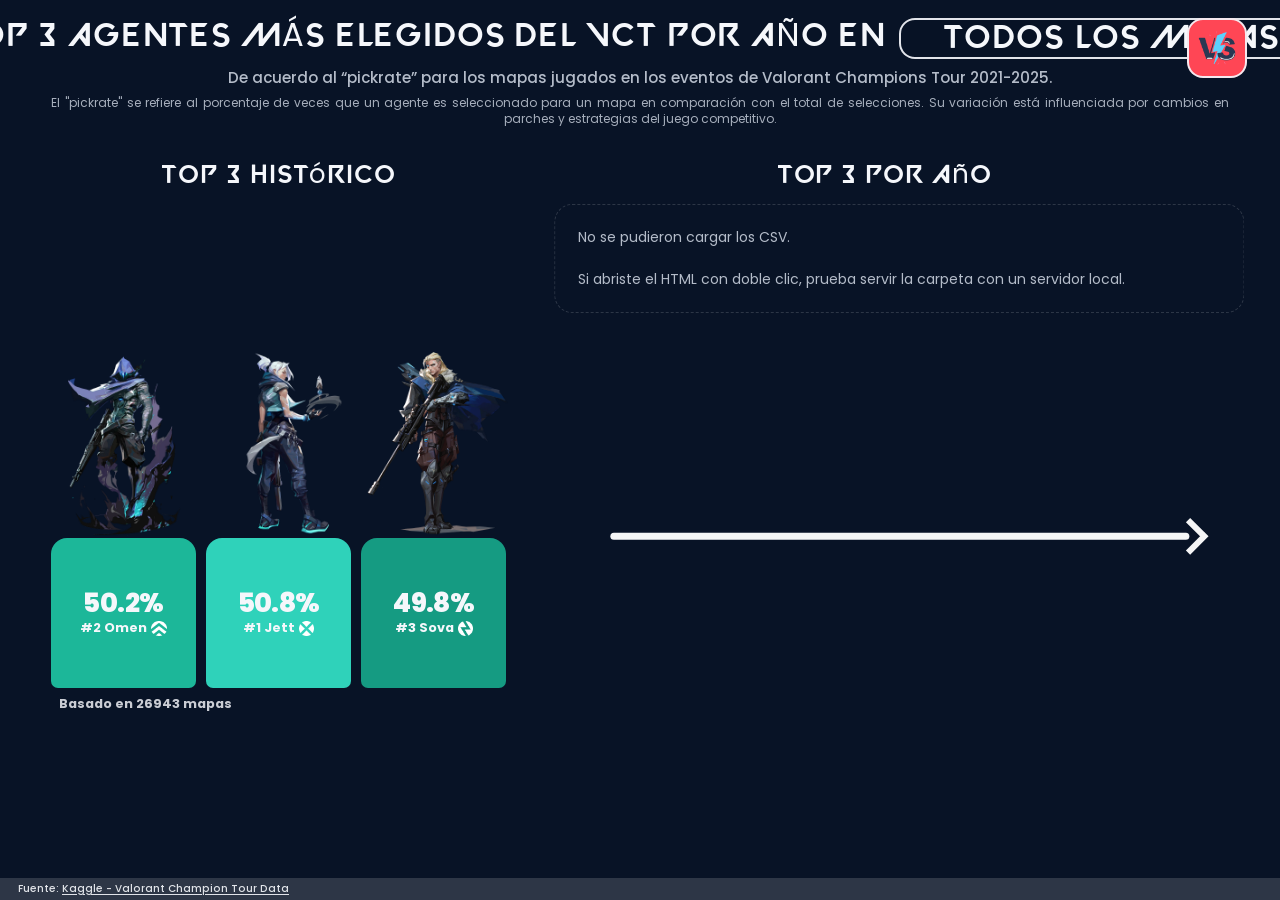
==== commit 5b76ac30: "Vista Comparación" ====
--- a/index.html
+++ b/index.html
@@ -16,6 +16,10 @@
 <body>
   <main class="app-shell">
     <section class="viz-card">
+      <a class="compare-fab" href="comparison.html" aria-label="Ir a vista de comparación" title="Vista de comparación">
+        <img src="assets/vs.png" alt="VS" />
+      </a>
+
       <header class="viz-header">
         <div class="header-copy">
           <div class="title-row">
--- a/styles.css
+++ b/styles.css
@@ -182,6 +182,7 @@
   overflow: hidden;
   text-overflow: ellipsis;
   white-space: nowrap;
+  margin-top: 4px;
 }
 
 .map-select-arrow {
@@ -803,7 +804,7 @@
 
 .rank-row:hover .rank-avatar,
 .rank-row:hover .rank-avatar-fallback {
-  transform: scale(1.5);
+  transform: scale(1.22);
   box-shadow: 0 12px 36px rgba(0, 0, 0, 0.6);
 }
 
@@ -979,7 +980,7 @@
     width: clamp(230px, 24vw, 290px);
   }
 
-  .top-item img {
+  .top-item > img {
     bottom: calc(clamp(102px, var(--podium-height, 142px), 178px) + var(--podium-image-gap));
     width: 185%;
     height: clamp(185px, 29vh, 285px);
@@ -1031,7 +1032,7 @@
     padding-top: clamp(14px, 2.2vh, 26px);
   }
 
-  .top-item img {
+  .top-item > img {
     bottom: calc(clamp(90px, var(--podium-height, 124px), 150px) + var(--podium-image-gap));
     width: 185%;
     height: clamp(170px, 26vh, 238px);
@@ -1064,7 +1065,11 @@
   body,
   .app-shell,
   .viz-card {
-    overflow: hidden;
+    overflow-y: auto;
+    overflow-x: hidden;
+    height: auto;
+    min-height: 100vh;
+    min-height: 100svh;
   }
 
   .viz-header {
@@ -1117,7 +1122,7 @@
     grid-template-columns: 1fr;
     gap: 8px;
     align-items: start;
-    padding: 4px 14px 6px;
+    padding: 4px 14px 40px;
   }
 
   .summary-panel {
@@ -1143,7 +1148,7 @@
     flex: 1 1 0;
   }
 
-  .top-item img {
+  .top-item > img {
     position: static;
     transform: none;
     width: 130%;
@@ -1151,7 +1156,7 @@
     margin-bottom: 4px;
   }
 
-  .top-item:hover img {
+  .top-item:hover > img {
     transform: scale(1.08);
   }
 
@@ -1177,6 +1182,11 @@
     font-size: clamp(8px, 2.7vw, 11px);
   }
 
+  .role-icon {
+    width: clamp(10px, 2.5vw, 14px);
+    height: clamp(10px, 2.5vw, 14px);
+  }
+
   .timeline-wrapper {
     padding-top: 0;
   }
@@ -1184,9 +1194,8 @@
   .timeline-panel {
     width: 100%;
     height: auto;
-    max-height: 50vh;
     display: block;
-    overflow: hidden;
+    overflow: visible;
     transform: none;
   }
 
@@ -1278,7 +1287,7 @@
     gap: 5px;
   }
 
-  .top-item img {
+  .top-item > img {
     width: 125%;
     height: 80px;
   }
@@ -1296,6 +1305,11 @@
     font-size: 8px;
   }
 
+  .role-icon {
+    width: 10px;
+    height: 10px;
+  }
+
   .timeline-panel {
     max-height: 44vh;
   }
@@ -1303,4 +1317,420 @@
   .rank-bar {
     height: 12px;
   }
+}
+
+html.has-map-background .viz-card::before {
+  filter: saturate(0.62) brightness(0.52) contrast(1.12);
+}
+
+html.has-map-background .viz-card::after {
+  background:
+    radial-gradient(circle at center, rgba(8, 19, 38, 0.72) 0%, rgba(8, 19, 38, 0.9) 58%, rgba(2, 6, 14, 0.96) 100%),
+    linear-gradient(180deg, rgba(2, 6, 14, 0.82) 0%, rgba(8, 19, 38, 0.92) 45%, rgba(2, 6, 14, 0.96) 100%);
+}
+
+.top-item > img {
+  width: 156%;
+  height: clamp(150px, 24vh, 260px);
+  filter: drop-shadow(0 18px 22px rgba(0, 0, 0, 0.48));
+}
+
+.top-item:hover > img {
+  transform: translateX(-50%) scale(1.04);
+  filter: drop-shadow(0 24px 26px rgba(0, 0, 0, 0.58));
+}
+
+.all-agents-stack {
+  --rank-row-height: clamp(42px, 5.25vh, 57px);
+  --rank-row-gap: clamp(7px, 0.85vh, 11px);
+  gap: var(--rank-row-gap);
+  max-height: calc((var(--rank-row-height) * 3) + (var(--rank-row-gap) * 2) + 2px);
+  overflow: hidden;
+  padding-right: 2px;
+  scroll-behavior: smooth;
+  overscroll-behavior: contain;
+  scrollbar-gutter: stable;
+  mask-image: linear-gradient(to bottom, #000 0%, #000 78%, rgba(0, 0, 0, 0.18) 100%);
+  -webkit-mask-image: linear-gradient(to bottom, #000 0%, #000 78%, rgba(0, 0, 0, 0.18) 100%);
+}
+
+.year-group:hover .all-agents-stack,
+.year-group:focus-within .all-agents-stack,
+.all-agents-stack:hover,
+.all-agents-stack:focus {
+  overflow-y: auto;
+  padding-right: 6px;
+  mask-image: none;
+  -webkit-mask-image: none;
+}
+
+.all-agents-stack::-webkit-scrollbar {
+  width: 6px;
+}
+
+.all-agents-stack::-webkit-scrollbar-track {
+  background: rgba(255, 255, 255, 0.05);
+  border-radius: 999px;
+}
+
+.all-agents-stack::-webkit-scrollbar-thumb {
+  background: rgba(255, 255, 255, 0.28);
+  border-radius: 999px;
+}
+
+.all-agents-stack::-webkit-scrollbar-thumb:hover {
+  background: rgba(255, 255, 255, 0.42);
+}
+
+.rank-row {
+  min-height: var(--rank-row-height, clamp(42px, 5.25vh, 57px));
+}
+
+.rank-row:not(.is-top-agent) {
+  opacity: 0.92;
+}
+
+.rank-row:not(.is-top-agent):hover {
+  opacity: 1;
+}
+
+@media (max-width: 1100px) {
+  .top-item > img {
+    width: 138%;
+    height: clamp(108px, 19vh, 190px);
+  }
+}
+
+@media (max-width: 720px) {
+  .top-item > img {
+    width: 118%;
+    height: clamp(74px, 14vh, 118px);
+  }
+
+  .all-agents-stack {
+    --rank-row-height: 46px;
+    max-height: calc((var(--rank-row-height) * 3) + (var(--rank-row-gap) * 2) + 2px);
+  }
+}
+
+html.has-map-background .viz-card::before {
+  filter: saturate(0.8) brightness(0.55) contrast(1.1) !important;
+}
+
+html.has-map-background .viz-card::after {
+  background:
+    radial-gradient(
+      circle at center,
+      rgba(8, 19, 38, 0.68) 0%,
+      rgba(8, 19, 38, 0.86) 58%,
+      rgba(2, 6, 14, 0.98) 100%
+    ),
+    linear-gradient(
+      180deg,
+      rgba(2, 6, 14, 0.62) 0%,
+      rgba(8, 19, 38, 0.74) 45%,
+      rgba(2, 6, 14, 0.9) 100%
+    ) !important;
+}
+
+.compare-fab {
+  position: absolute;
+  top: clamp(14px, 2vh, 24px);
+  right: clamp(18px, 2.6vw, 42px);
+  z-index: 12000;
+
+  width: clamp(44px, 4.7vw, 66px);
+  height: clamp(44px, 4.7vw, 66px);
+
+  display: grid;
+  place-items: center;
+
+  border-radius: 16px;
+  border: 2px solid rgba(245, 247, 251, 0.92);
+  background: #ff4655;
+
+  text-decoration: none;
+  cursor: pointer;
+
+  transition:
+    transform 180ms ease,
+    background 180ms ease,
+    border-color 180ms ease;
+}
+
+.compare-fab:hover {
+  transform: scale(1.05);
+  background: #ff5f6b;
+  border-color: #ffffff;
+}
+
+.compare-fab:active {
+  transform: scale(0.96);
+}
+
+.compare-fab img {
+  width: 68%;
+  height: 68%;
+  object-fit: contain;
+  display: block;
+}
+
+.top-item > img {
+  width: 156% !important;
+  height: clamp(150px, 24vh, 260px) !important;
+  filter: none !important;
+}
+
+.top-item:hover > img {
+  transform: translateX(-50%) scale(1.04);
+  filter: none !important;
+}
+
+.timeline-panel {
+  width: min(1120px, 100%);
+  height: min(100%, calc(100svh - 205px));
+  grid-template-rows:
+    minmax(170px, 1fr)
+    var(--connector-length)
+    clamp(66px, 8.2vh, 86px)
+    var(--connector-length)
+    minmax(170px, 1fr);
+}
+
+.timeline-years-top,
+.timeline-years-bottom {
+  min-height: 170px;
+  overflow: visible;
+}
+
+.year-group {
+  width: clamp(285px, 28vw, 390px);
+  overflow: visible;
+}
+
+.all-agents-stack {
+  --rank-row-height: clamp(50px, 5.8vh, 64px);
+  --rank-row-gap: clamp(8px, 0.95vh, 12px);
+
+  gap: var(--rank-row-gap) !important;
+  max-height: calc(
+    (var(--rank-row-height) * 3) +
+    (var(--rank-row-gap) * 2) +
+    22px
+  ) !important;
+
+  overflow-y: scroll !important;
+  overflow-x: visible !important;
+
+  padding: 10px 10px 10px 4px !important;
+  padding-right: 10px !important;
+
+  scroll-behavior: smooth;
+  overscroll-behavior: contain;
+  scrollbar-gutter: stable;
+
+  mask-image: none !important;
+  -webkit-mask-image: none !important;
+}
+
+.year-group:hover .all-agents-stack,
+.year-group:focus-within .all-agents-stack,
+.all-agents-stack:hover,
+.all-agents-stack:focus {
+  overflow-y: scroll !important;
+  overflow-x: visible !important;
+  padding-right: 10px !important;
+  mask-image: none !important;
+  -webkit-mask-image: none !important;
+}
+
+.all-agents-stack::-webkit-scrollbar {
+  width: 8px;
+}
+
+.all-agents-stack::-webkit-scrollbar-track {
+  background: transparent;
+  margin: 8px 0;
+}
+
+.all-agents-stack::-webkit-scrollbar-thumb {
+  background: rgba(245, 247, 251, 0.2);
+  border-radius: 10px;
+}
+
+.all-agents-stack::-webkit-scrollbar-thumb:hover {
+  background: rgba(245, 247, 251, 0.4);
+}
+
+.all-agents-stack {
+  scrollbar-width: thin;
+  scrollbar-color: rgba(245, 247, 251, 0.2) transparent;
+}
+
+.rank-row {
+  min-height: var(--rank-row-height, clamp(50px, 5.8vh, 64px)) !important;
+  padding-block: 4px;
+  z-index: 1;
+}
+
+.rank-row:hover {
+  z-index: 80;
+}
+
+.rank-row:not(.is-top-agent) {
+  opacity: 1 !important;
+}
+
+.rank-row:not(.is-top-agent):hover {
+  opacity: 1 !important;
+}
+
+.rank-media {
+  overflow: visible;
+  z-index: 2;
+}
+
+.rank-avatar,
+.rank-avatar-fallback {
+  transform-origin: center;
+}
+
+.rank-row:hover .rank-avatar,
+.rank-row:hover .rank-avatar-fallback {
+  transform: scale(1.20);
+}
+
+.rank-bar-fill {
+  height: 100%;
+  border-radius: inherit;
+  background: var(--bar-color) !important;
+  transition: width 600ms cubic-bezier(0.34, 1.56, 0.64, 1);
+}
+
+.maps-note {
+  display: inline-flex;
+  align-items: baseline;
+  justify-content: center;
+  gap: 0.32em;
+  flex-wrap: nowrap;
+
+  line-height: 1.05;
+  text-align: center;
+  color: rgba(245, 247, 251, 0.82);
+
+  white-space: nowrap;
+  width: max-content;
+  max-width: 100%;
+}
+
+.maps-note-prefix,
+.maps-note-suffix {
+  font-size: 1em;
+  font-weight: 500;
+  letter-spacing: 0.02em;
+  white-space: nowrap;
+}
+
+.maps-note-number {
+  font-family: "Valorant", "Poppins", Inter, sans-serif;
+  font-size: 1em;
+  line-height: 0.9;
+  color: #ffffff;
+  letter-spacing: 0.035em;
+  font-weight: 400;
+  white-space: nowrap;
+  flex-shrink: 0;
+}
+
+.podium-maps-note {
+  min-height: clamp(26px, 4vh, 48px);
+  font-size: clamp(12px, 1vw, 16px);
+  padding-inline: 8px;
+}
+
+.year-meta-note {
+  min-height: clamp(18px, 2.9vh, 34px);
+  font-size: clamp(10px, 0.78vw, 13px);
+  padding-inline: 4px;
+}
+
+*,
+*::before,
+*::after {
+  box-shadow: none !important;
+  text-shadow: none !important;
+}
+
+.top-item > img,
+.top-item:hover > img,
+.role-icon,
+.role-icon-small {
+  filter: none !important;
+}
+
+@media (max-width: 1100px) {
+  .top-item > img {
+    width: 138% !important;
+    height: clamp(108px, 19vh, 190px) !important;
+  }
+
+  .timeline-panel {
+    width: min(1040px, 100%);
+  }
+
+  .year-group {
+    width: clamp(265px, 30vw, 345px);
+  }
+
+  .all-agents-stack {
+    --rank-row-height: 54px;
+  }
+}
+
+@media (max-width: 900px) {
+  .compare-fab {
+    top: 12px;
+    right: 12px;
+    width: 46px;
+    height: 46px;
+    border-radius: 13px;
+  }
+
+  .podium-maps-note {
+    font-size: 12px;
+  }
+
+  .year-meta-note {
+    font-size: 10px;
+  }
+}
+
+@media (max-width: 720px) {
+  .top-item > img {
+    width: 118% !important;
+    height: clamp(74px, 14vh, 118px) !important;
+  }
+
+  .timeline-panel {
+    grid-template-rows:
+      minmax(155px, 1fr)
+      var(--connector-length)
+      clamp(66px, 8.2vh, 86px)
+      var(--connector-length)
+      minmax(155px, 1fr);
+  }
+
+  .timeline-years-top,
+  .timeline-years-bottom {
+    min-height: 155px;
+  }
+
+  .year-group {
+    width: min(92vw, 330px);
+  }
+
+  .all-agents-stack {
+    --rank-row-height: 50px;
+    --rank-row-gap: 8px;
+  }
 }
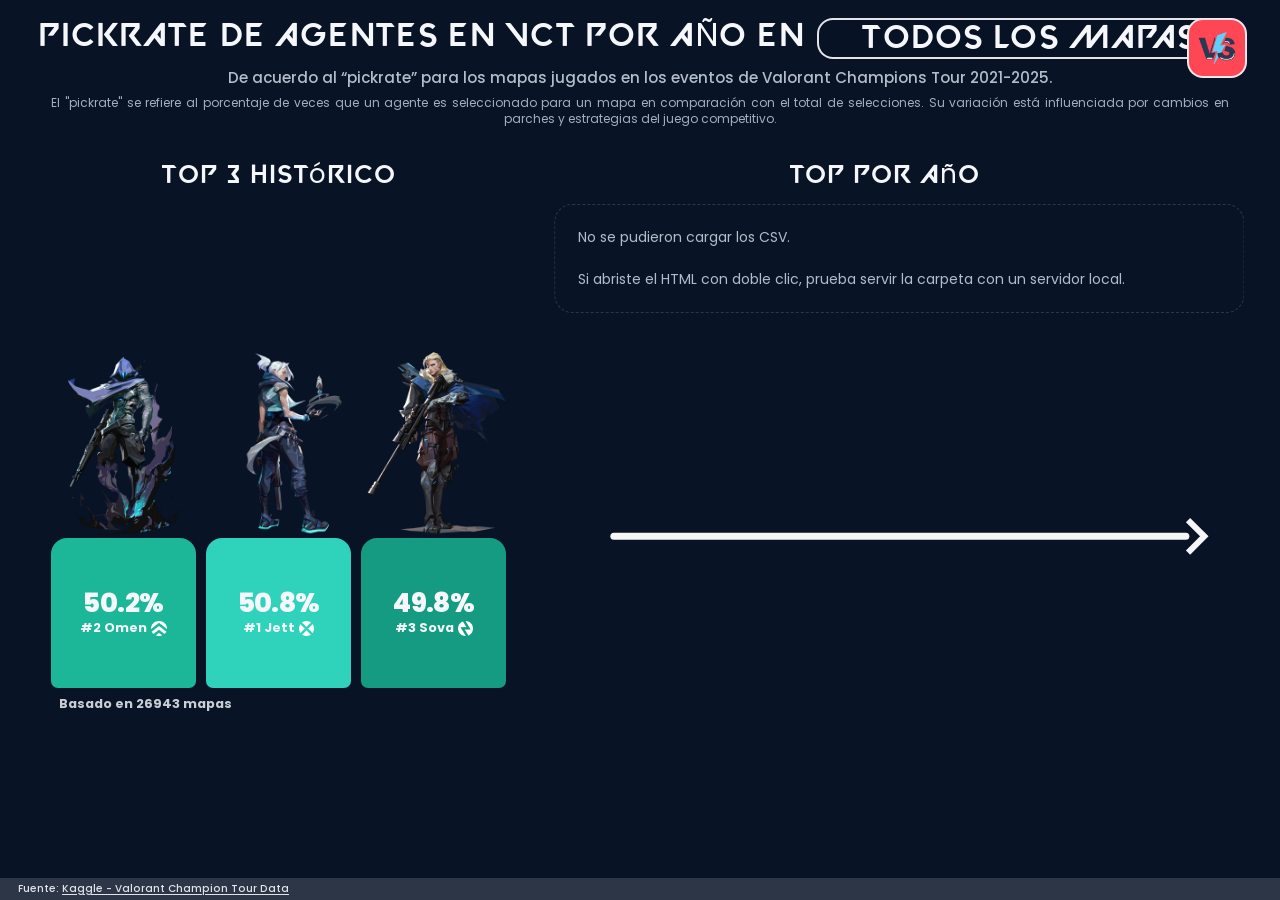
==== commit 874ee964: "creo q estamos" ====
--- a/index.html
+++ b/index.html
@@ -23,7 +23,7 @@
       <header class="viz-header">
         <div class="header-copy">
           <div class="title-row">
-            <h1 class="main-title">TOP 3 AGENTES MÁS ELEGIDOS DEL VCT POR AÑO EN</h1>
+            <h1 class="main-title">PICKRATE DE AGENTES EN VCT POR AÑO EN</h1>
 
             <div class="map-dropdown" id="mapDropdown">
               <button id="mapSelectButton" class="map-select-trigger" type="button" aria-haspopup="listbox"
@@ -90,9 +90,9 @@
 
         </aside>
 
-        <section class="timeline-wrapper" aria-label="Top 3 por año">
+        <section class="timeline-wrapper" aria-label="Top por año">
           <div class="timeline-heading">
-            <h2>Top 3 Por Año</h2>
+            <h2>Top Por Año</h2>
           </div>
 
           <section class="timeline-panel" aria-labelledby="timeline-title">
--- a/styles.css
+++ b/styles.css
@@ -852,6 +852,7 @@
   position: relative;
   width: 100%;
   height: clamp(17px, 2vh, 24px);
+  cursor: pointer;
   border-radius: 999px;
   background: rgba(255, 255, 255, 0.09);
   overflow: hidden;
@@ -862,12 +863,29 @@
     box-shadow 160ms ease;
 }
 
+.rank-bar:focus-visible {
+  outline: 2px solid rgba(245, 247, 251, 0.95);
+  outline-offset: 3px;
+}
+
+.rank-bar:active,
+.rank-bar.is-playing {
+  transform: translateX(4px) scale(0.985);
+  filter: brightness(1.16);
+}
+
 .rank-row:hover .rank-bar {
   transform: translateX(4px);
   filter: brightness(1.08);
   box-shadow:
     inset 0 1px 0 rgba(255, 255, 255, 0.06),
     0 8px 20px rgba(0, 0, 0, 0.2);
+}
+
+.rank-row:hover .rank-bar:active,
+.rank-row:hover .rank-bar.is-playing {
+  transform: translateX(4px) scale(0.985);
+  filter: brightness(1.16);
 }
 
 .rank-bar-fill {
